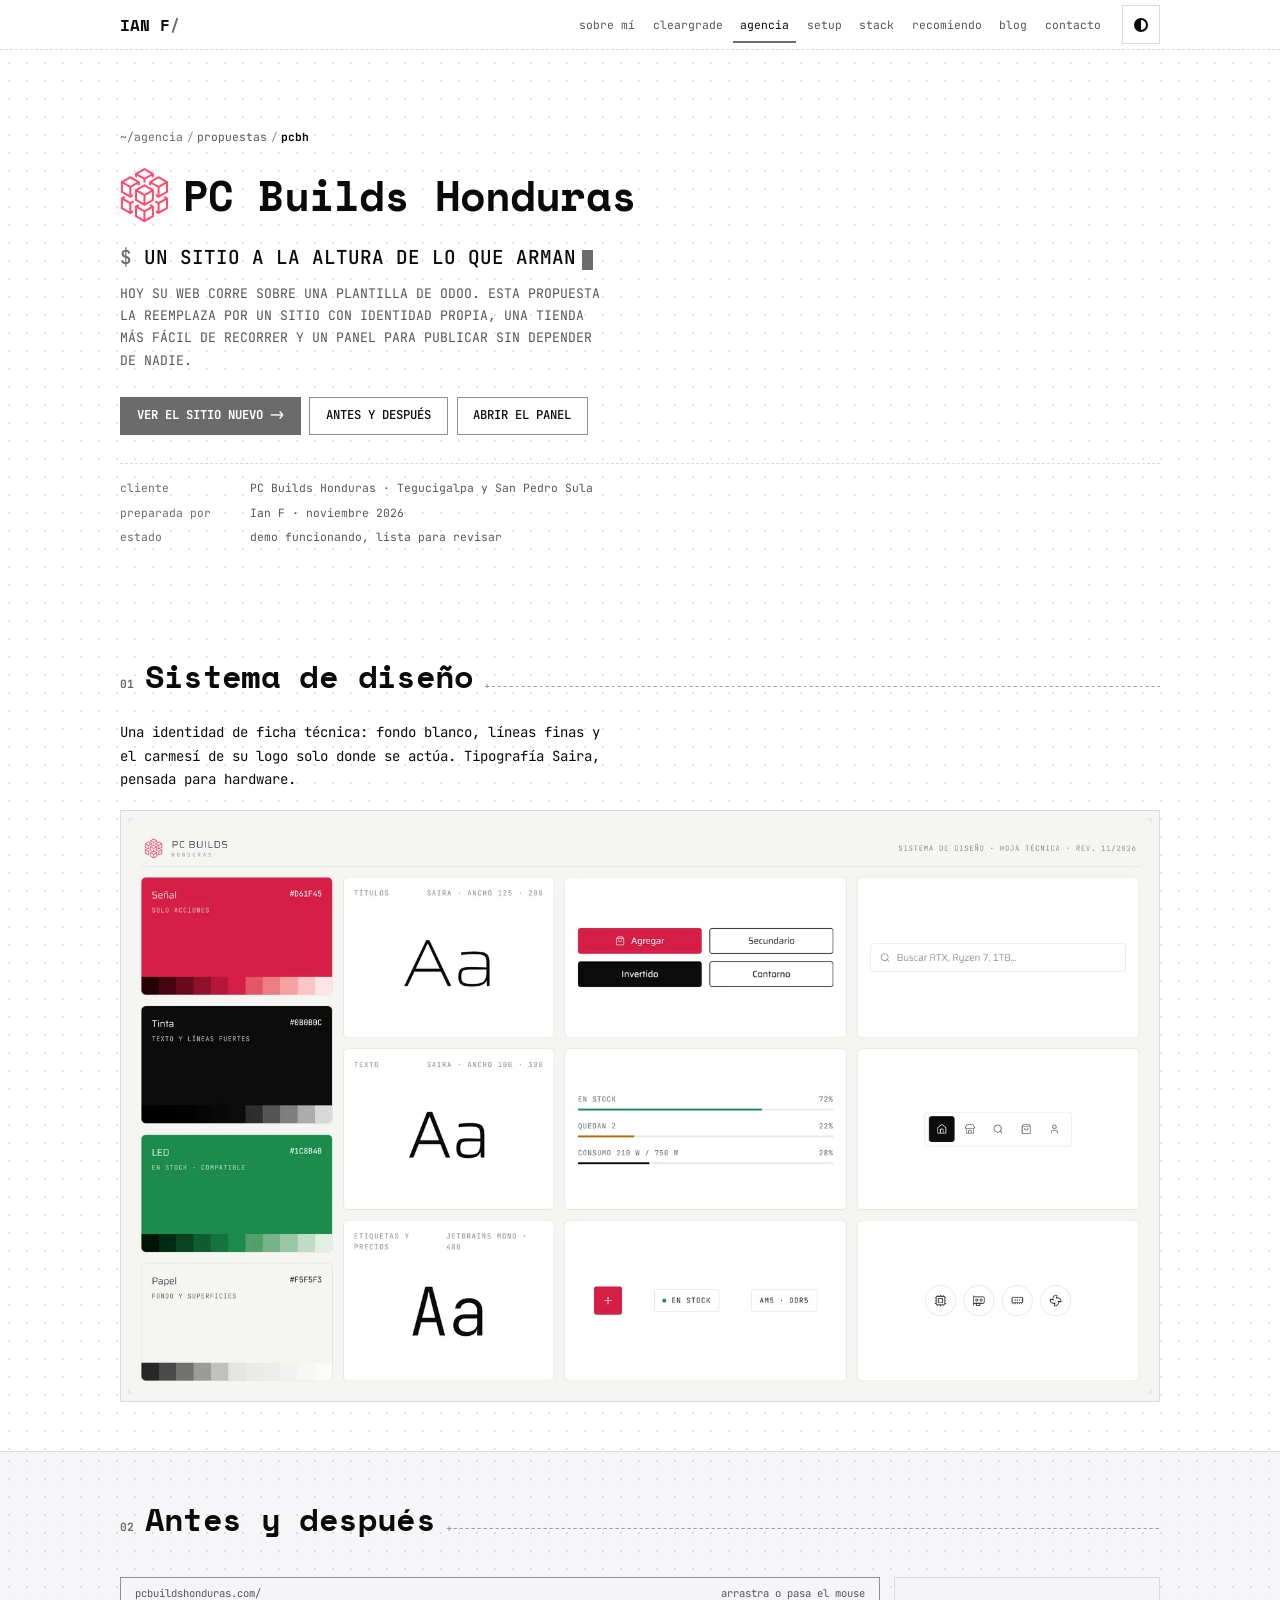
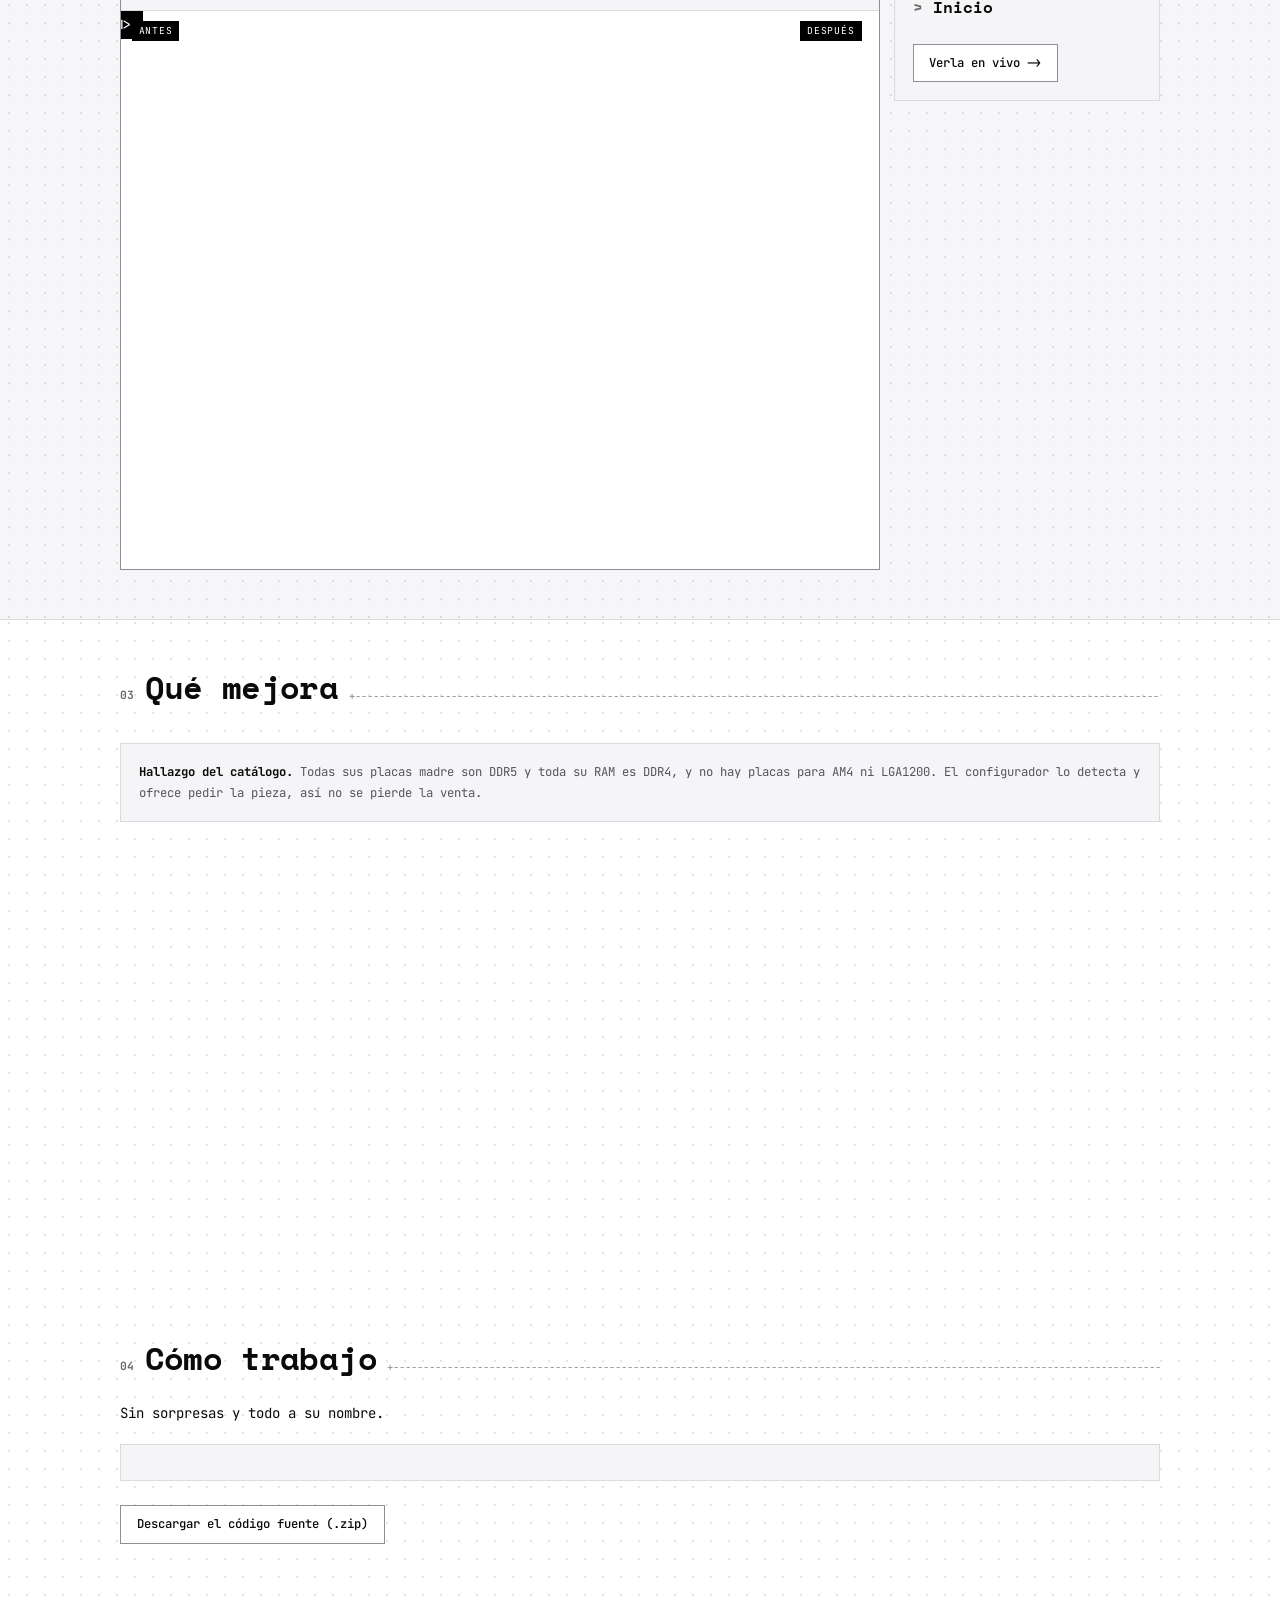
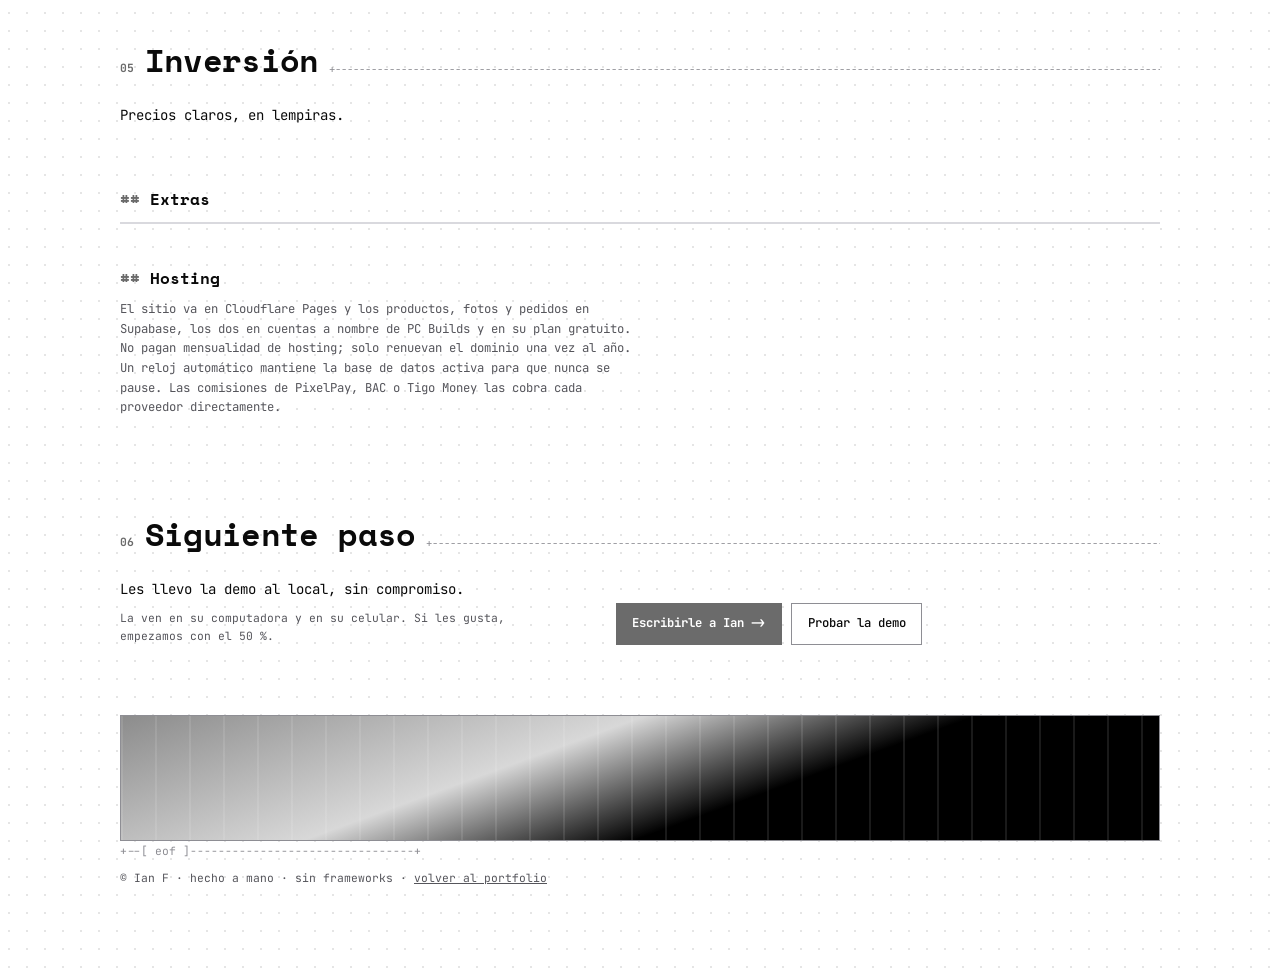
==== propuesta/PCBH/index.html @ 89df65b4 "feat(agencia): propuesta de PC Builds Honduras en /propuesta/PCBH/ Página con la barra, el tema y lo" ====
<!doctype html>
<html lang="es" data-theme="dark">
<head>
  <meta charset="utf-8">
  <meta name="viewport" content="width=device-width, initial-scale=1">
  <title>PC Builds Honduras — Propuesta · Ian F</title>
  <meta name="description" content="Propuesta de Ian F para PC Builds Honduras: sitio nuevo, tienda, panel de inventario, antes y después y precios.">
  <meta name="theme-color" content="#000000">
  <meta name="robots" content="noindex">
  <link rel="icon" href="/assets/favicon.svg" type="image/svg+xml">
  <link rel="preconnect" href="https://fonts.googleapis.com">
  <link rel="preconnect" href="https://fonts.gstatic.com" crossorigin>
  <link rel="preload" as="style" href="https://fonts.googleapis.com/css2?family=JetBrains+Mono:wght@400;500;700&family=Space+Mono:wght@400;700&display=swap" onload="this.onload=null;this.rel='stylesheet'">
  <noscript><link rel="stylesheet" href="https://fonts.googleapis.com/css2?family=JetBrains+Mono:wght@400;500;700&family=Space+Mono:wght@400;700&display=swap"></noscript>
  <link rel="stylesheet" href="/css/styles.css">
  <script>
    (function () {
      var saved = null;
      try { saved = localStorage.getItem('theme'); } catch (e) {}
      var light = window.matchMedia && matchMedia('(prefers-color-scheme: light)').matches;
      document.documentElement.dataset.theme = saved || (light ? 'light' : 'dark');
    })();
  </script>
  <script type="module" src="/js/pcbh.js"></script>
</head>
<body>
  <canvas class="flowers" id="flowers" aria-hidden="true"></canvas>
  <a class="skip" href="#main" data-i18n="skip">Saltar al contenido</a>

  <header class="topbar">
    <div class="wrap topbar-in">
      <a class="brand" href="/">IAN F<span class="accent">/</span></a>
      <nav aria-label="Principal">
        <ul class="nav">
          <li><a href="/#sobre-mi" data-i18n="nav_about">sobre mí</a></li>
          <li><a href="/#cleargrade" data-i18n="nav_core">cleargrade</a></li>
          <li><a href="/#agencia" class="active" aria-current="true" data-i18n="nav_agency">agencia</a></li>
          <li><a href="/#setup" data-i18n="nav_setup">setup</a></li>
          <li><a href="/#stack" data-i18n="nav_stack">stack</a></li>
          <li><a href="/#recomiendo" data-i18n="nav_recs">recomiendo</a></li>
          <li><a href="/#blog" data-i18n="nav_blog">blog</a></li>
          <li><a href="/#contacto" data-i18n="nav_contact">contacto</a></li>
        </ul>
      </nav>
      <button class="theme-toggle" id="themeToggle" type="button" aria-label="Cambiar entre modo claro y oscuro">
        <span class="theme-glyph" aria-hidden="true"></span>
      </button>
    </div>
  </header>

  <main id="main">
    <section class="hero wrap pcbh-hero" id="top">
      <p class="pcbh-path"><a href="/#agencia">~/agencia</a><span aria-hidden="true">/</span>propuestas<span aria-hidden="true">/</span><b>pcbh</b></p>
      <div class="pcbh-title">
        <img src="/assets/pcbh/pcb-cubes.svg" alt="" width="56" height="56">
        <h1>PC Builds Honduras</h1>
      </div>
      <p class="hero-tag"><span class="prompt" aria-hidden="true">$</span> <span>Un sitio a la altura de lo que arman</span><span class="caret" aria-hidden="true"></span></p>
      <p class="hero-sub">Hoy su web corre sobre una plantilla de Odoo. Esta propuesta la reemplaza por un sitio con identidad propia, una tienda más fácil de recorrer y un panel para publicar sin depender de nadie.</p>
      <div class="actions">
        <a class="btn btn-primary" href="https://pcbuilds-honduras.vercel.app" target="_blank" rel="noopener">Ver el sitio nuevo -&gt;</a>
        <a class="btn" href="#antes-despues">Antes y después</a>
        <a class="btn" href="https://pcbuilds-honduras.vercel.app/admin" target="_blank" rel="noopener">Abrir el panel</a>
      </div>
      <dl class="pcbh-meta">
        <div><dt>cliente</dt><dd>PC Builds Honduras · Tegucigalpa y San Pedro Sula</dd></div>
        <div><dt>preparada por</dt><dd>Ian F · noviembre 2026</dd></div>
        <div><dt>estado</dt><dd>demo funcionando, lista para revisar</dd></div>
      </dl>
    </section>

    <section class="section wrap" id="sistema" aria-labelledby="sys-h">
      <div class="sec-head"><span class="sec-num" aria-hidden="true">01</span><h2 id="sys-h">Sistema de diseño</h2><span class="ascii-rule" aria-hidden="true"></span></div>
      <p class="lead">Una identidad de ficha técnica: fondo blanco, líneas finas y el carmesí de su logo solo donde se actúa. Tipografía Saira, pensada para hardware.</p>
      <a class="panel pcbh-board" href="/assets/pcbh/sistema-de-diseno.webp" target="_blank" rel="noopener">
        <img src="/assets/pcbh/sistema-de-diseno.webp" alt="Sistema de diseño de PC Builds: colores, tipografías, botones, iconos y componentes" width="1600" height="900" loading="lazy" decoding="async">
      </a>
    </section>

    <section class="section core" id="antes-despues" aria-labelledby="ba-h">
      <div class="wrap">
        <div class="sec-head"><span class="sec-num" aria-hidden="true">02</span><h2 id="ba-h">Antes y después</h2><span class="ascii-rule" aria-hidden="true"></span></div>
        <div class="post-filters pcbh-tabs" role="tablist" aria-label="Sección" id="baTabs"></div>
        <div class="pcbh-ba">
          <div class="terminal">
            <div class="terminal-bar"><span id="baOld">pcbuildshonduras.com/</span><span>arrastra o pasa el mouse</span></div>
            <div class="compare-frame">
              <div class="compare" id="compare">
                <div class="compare-inner">
                  <img class="compare-after" id="baAfter" alt="" decoding="async">
                  <div class="compare-before" id="baBeforeWrap"><img id="baBefore" alt="" decoding="async"></div>
                  <div class="compare-handle" id="baHandle" role="slider" tabindex="0" aria-label="Comparar antes y después" aria-valuemin="0" aria-valuemax="100" aria-valuenow="50"><span aria-hidden="true">&lt;|&gt;</span></div>
                </div>
              </div>
              <span class="compare-tag compare-tag-l" aria-hidden="true">antes</span>
              <span class="compare-tag compare-tag-r" aria-hidden="true">después</span>
            </div>
          </div>
          <aside class="panel pcbh-changes">
            <h3 id="baTitle">Inicio</h3>
            <ul class="post-list" id="baList"></ul>
            <a class="btn" id="baLive" target="_blank" rel="noopener">Verla en vivo -&gt;</a>
          </aside>
        </div>
      </div>
    </section>

    <section class="section wrap" id="mejoras" aria-labelledby="imp-h">
      <div class="sec-head"><span class="sec-num" aria-hidden="true">03</span><h2 id="imp-h">Qué mejora</h2><span class="ascii-rule" aria-hidden="true"></span></div>
      <ul class="cards cards-3" id="improvements"></ul>
      <p class="panel pcbh-finding"><b>Hallazgo del catálogo.</b> Todas sus placas madre son DDR5 y toda su RAM es DDR4, y no hay placas para AM4 ni LGA1200. El configurador lo detecta y ofrece pedir la pieza, así no se pierde la venta.</p>
    </section>

    <div class="flower-sep" data-flower="cube" data-side="right" aria-hidden="true"></div>

    <section class="section wrap" id="confianza" aria-labelledby="trust-h">
      <div class="sec-head"><span class="sec-num" aria-hidden="true">04</span><h2 id="trust-h">Cómo trabajo</h2><span class="ascii-rule" aria-hidden="true"></span></div>
      <p class="lead">Sin sorpresas y todo a su nombre.</p>
      <dl class="panel kv pcbh-trust" id="trust"></dl>
      <div class="actions">
        <a class="btn" href="https://pcbuilds-honduras.vercel.app/descargas/pcbuilds-web-codigo.zip" download>Descargar el código fuente (.zip)</a>
      </div>
    </section>

    <section class="section wrap" id="inversion" aria-labelledby="price-h">
      <div class="sec-head"><span class="sec-num" aria-hidden="true">05</span><h2 id="price-h">Inversión</h2><span class="ascii-rule" aria-hidden="true"></span></div>
      <p class="lead">Precios claros, en lempiras.</p>
      <ul class="cards cards-3 pcbh-plans" id="plans"></ul>
      <h3 class="sub-h">Extras</h3>
      <ul class="stats pcbh-extras" id="extras"></ul>
      <h3 class="sub-h">Hosting</h3>
      <p class="prose note pcbh-hosting">El sitio va en Cloudflare Pages y los productos, fotos y pedidos en Supabase, los dos en cuentas a nombre de PC Builds y en su plan gratuito. No pagan mensualidad de hosting; solo renuevan el dominio una vez al año. Un reloj automático mantiene la base de datos activa para que nunca se pause. Las comisiones de PixelPay, BAC o Tigo Money las cobra cada proveedor directamente.</p>
    </section>

    <section class="section wrap" id="siguiente" aria-labelledby="next-h">
      <div class="sec-head"><span class="sec-num" aria-hidden="true">06</span><h2 id="next-h">Siguiente paso</h2><span class="ascii-rule" aria-hidden="true"></span></div>
      <div class="contact">
        <div>
          <p class="lead">Les llevo la demo al local, sin compromiso.</p>
          <p class="note pcbh-next-note">La ven en su computadora y en su celular. Si les gusta, empezamos con el 50 %.</p>
        </div>
        <div class="actions">
          <a class="btn btn-primary" id="mailLink" href="mailto:ian.sflores12@gmail.com?subject=Propuesta%20sitio%20PC%20Builds">Escribirle a Ian -&gt;</a>
          <a class="btn" href="https://pcbuilds-honduras.vercel.app" target="_blank" rel="noopener">Probar la demo</a>
        </div>
      </div>
    </section>
  </main>

  <footer class="footer wrap">
    <canvas class="glass glass-foot" data-scene="wave" aria-hidden="true"></canvas>
    <pre aria-hidden="true">+--[ eof ]--------------------------------+</pre>
    <p>© <span id="year"></span> Ian F · <span data-i18n="footer_note">hecho a mano · sin frameworks</span> · <a href="/">volver al portfolio</a></p>
  </footer>

  <div class="orb" id="orb"></div>
</body>
</html>
---- css/styles.css ----
:root {
  --mono: 'JetBrains Mono', ui-monospace, SFMono-Regular, Menlo, monospace;
  --display: 'Space Mono', 'JetBrains Mono', ui-monospace, monospace;
  --ease: 110ms linear;
}

[data-theme='dark'] {
  color-scheme: dark;
  --bg: #000000;
  --surface: #0a0a0a;
  --card: #161616;
  --line: #2c2c2c;
  --line-strong: #4a4a4a;
  --fg: #ffffff;
  --muted: #a6a6a6;
  --accent: #b0b0b0;
  --on-accent: #000000;
  --dots: rgba(255, 255, 255, 0.09);
  --dot-off: #2a2a2a;
}

/* Este gris pasa AA como texto y como fondo, también sobre --surface. */
[data-theme='light'] {
  color-scheme: light;
  --bg: #ffffff;
  --surface: #f5f5f7;
  --card: #ffffff;
  --line: #d9d9de;
  --line-strong: #8e8e94;
  --fg: #0a0a0a;
  --muted: #55555b;
  --accent: #6b6b6b;
  --on-accent: #ffffff;
  --dots: rgba(0, 0, 0, 0.1);
  --dot-off: #dcdce0;
}

*, *::before, *::after { box-sizing: border-box; }

html { scroll-padding-top: 5rem; -webkit-text-size-adjust: 100%; }
@media (prefers-reduced-motion: no-preference) { html { scroll-behavior: smooth; } }

body {
  margin: 0;
  background-color: var(--bg);
  background-image: radial-gradient(var(--dots) 1px, transparent 1.2px);
  background-size: 18px 18px;
  color: var(--fg);
  font: 400 0.9375rem/1.7 var(--mono);
  overflow-x: hidden;
}

h1, h2, h3, p, ul, dl, dd, pre { margin: 0; }
ul { padding: 0; list-style: none; }
a { color: inherit; }
img { display: block; max-width: 100%; }
button, input, textarea { font: inherit; color: inherit; }
small { font-size: 0.8125rem; }

:focus-visible { outline: 2px solid var(--accent); outline-offset: 2px; }

.wrap { width: min(100% - 2rem, 1040px); margin-inline: auto; }
.accent { color: var(--accent); }

.skip {
  position: fixed; top: 0.5rem; left: 0.5rem; z-index: 100;
  padding: 0.5rem 0.875rem; background: var(--accent); color: var(--on-accent);
  transform: translateY(-200%);
}
.skip:focus { transform: none; }

/* Barra superior */
.topbar {
  position: sticky; top: 0; z-index: 30;
  background: var(--bg);
  border-bottom: 1px dashed var(--line);
}
.topbar-in { display: flex; align-items: center; gap: 1rem; min-height: 3.5rem; }
.brand { font: 700 1.125rem var(--display); text-decoration: none; }
.topbar nav { flex: 1; min-width: 0; overflow-x: auto; scrollbar-width: none; }
.topbar nav::-webkit-scrollbar { display: none; }
.nav { display: flex; justify-content: flex-end; gap: 0.25rem; width: max-content; margin-left: auto; }
.nav a {
  display: block; padding: 0.625rem 0.5rem; font-size: 0.8125rem; color: var(--muted);
  text-decoration: none; transition: color var(--ease);
}
.nav a:hover { color: var(--accent); }
.nav a.active { color: var(--fg); box-shadow: inset 0 -2px 0 var(--accent); }

.theme-toggle {
  flex: none; width: 2.75rem; height: 2.75rem; display: grid; place-items: center;
  background: transparent; border: 1px solid var(--line); cursor: pointer;
  transition: border-color var(--ease), box-shadow var(--ease);
}
.theme-toggle:hover { border-color: var(--accent); box-shadow: 0 0 12px -3px var(--accent); }
.theme-glyph {
  width: 1rem; height: 1rem; border-radius: 50%; border: 2px solid var(--fg);
  background: linear-gradient(90deg, var(--fg) 50%, transparent 50%);
}

/* Flores: el lienzo va detrás del contenido, así lo que cae nunca tapa un texto. */
.flowers { position: fixed; inset: 0; width: 100%; height: 100%; z-index: 0; pointer-events: none; }
main, .footer { position: relative; z-index: 1; }
.flower-sep { height: clamp(19rem, 40vw, 30rem); touch-action: pan-y; }
/* El Arduino tiene piezas chicas: necesita más caracteres para que se lean. */
.flower-sep[data-flower='arduino'] { height: clamp(25rem, 56vw, 44rem); }

/* La pantalla del Macintosh: el mismo gris en claro y oscuro, como un protector de pantalla. */
.mac-saver { touch-action: pan-y; position: relative; height: clamp(19rem, 40vw, 30rem); margin-block: 2rem; overflow: hidden; contain: paint; border-block: 1px solid var(--line); background: radial-gradient(120% 120% at 50% 40%, #92929a, #6f6f76); }
.mac-saver canvas { position: absolute; left: 50%; top: 50%; width: 2400px; height: 1380px; max-width: none; transform: translate(-50%, -50%) perspective(1000px) rotateX(44deg) rotateZ(21deg); will-change: transform; }

/* Entrada de cada bloque al hacer scroll */
.reveal .rv { opacity: 0; transform: translateY(20px); transition: opacity 340ms ease, transform 340ms cubic-bezier(0.2, 0.7, 0.2, 1); transition-delay: calc(var(--i, 0) * 45ms); }
.reveal .rv.in { opacity: 1; transform: none; }
.reveal .sec-head.rv .ascii-rule { clip-path: inset(0 100% 0 0); }
.reveal .sec-head.rv.in .ascii-rule { clip-path: inset(0); transition: clip-path 600ms steps(24) 120ms; }

/* Vidrio acanalado (js/glass.js). El degradado es lo que se ve si no hay WebGL. */
.glass {
  display: block; width: 100%; border: 1px solid var(--line-strong);
  background: repeating-linear-gradient(90deg, rgba(255, 255, 255, 0.1) 0 2px, transparent 2px 34px), linear-gradient(160deg, #8c8c8c 0%, #d8d8d8 38%, #000 62%);
}
.glass-wrap { position: relative; touch-action: pan-y; }
.glass-hero { height: clamp(8rem, 17vw, 14rem); }
.hero .glass-wrap { margin-top: 2.5rem; }
.glass-foot { height: clamp(6rem, 11vw, 9rem); }
.footer .glass-wrap { margin-bottom: 1.5rem; }
.glass-art { height: clamp(18rem, 34vw, 26rem); }

/* Descifrado al entrar en pantalla (js/decode.js) */
.decode-wait { visibility: hidden; }
.decoding { position: relative; }
.decode-layer { position: absolute; inset: 0; width: 100%; height: 100%; pointer-events: none; z-index: 2; }

/* Portada */
.hero { padding-block: clamp(2.5rem, 7vw, 5.5rem) clamp(2.5rem, 6vw, 4.5rem); }
.hero-name {
  position: absolute; width: 1px; height: 1px; overflow: hidden; clip: rect(0 0 0 0);
  font-family: var(--display);
}
.dotmatrix { display: block; width: min(100%, 620px); aspect-ratio: 31 / 11; touch-action: pan-y; }
.hero-tag, .hero-sub, .hero .btn { text-transform: uppercase; }
.hero-tag { margin-top: 1.5rem; font-size: clamp(1rem, 2.6vw, 1.375rem); font-weight: 500; line-height: 1.45; }
.prompt { color: var(--accent); }
.caret {
  display: inline-block; width: 0.6em; height: 1.05em; margin-left: 0.3em;
  background: var(--accent); vertical-align: text-bottom;
  animation: blink 1.1s steps(1) infinite;
}
@keyframes blink { 50% { opacity: 0; } }
.hero-sub { margin-top: 0.75rem; max-width: 60ch; color: var(--muted); }
.actions { display: flex; flex-wrap: wrap; gap: 0.625rem; margin-top: 1.75rem; }

.btn {
  display: inline-flex; align-items: center; justify-content: center; min-height: 2.75rem;
  padding: 0.5rem 1.125rem; border: 1px solid var(--line-strong); background: var(--bg);
  font-size: 0.875rem; font-weight: 500; text-decoration: none; cursor: pointer;
  transition: border-color var(--ease), box-shadow var(--ease), background-color var(--ease), color var(--ease);
}
.btn:hover { border-color: var(--accent); box-shadow: 0 0 14px -3px var(--accent); color: var(--accent); }
.btn-primary { background: var(--accent); border-color: var(--accent); color: var(--on-accent); font-weight: 700; }
.btn-primary:hover { color: var(--on-accent); }

.is-placeholder {
  border: 1px dashed var(--accent); color: var(--accent); background: transparent; cursor: not-allowed;
}

/* Secciones */
.section { padding-block: clamp(2rem, 4.5vw, 3.5rem); }
.sec-head { display: flex; align-items: baseline; gap: 0.75rem; margin-bottom: 1.75rem; }
.sec-num { color: var(--accent); font-size: 0.8125rem; font-weight: 700; }
.sec-head h2 { flex: none; max-width: 80%; font: 700 clamp(1.5rem, 4vw, 2.25rem)/1.2 var(--display); letter-spacing: -0.02em; }
.ascii-rule { flex: 1; min-width: 0; height: 1em; overflow: hidden; color: var(--line-strong); font-size: 0.75rem; white-space: nowrap; }
.ascii-rule::before { content: '+-----------------------------------------------------------------------------------------------------------------------------------------------------+'; }

.prose { display: grid; gap: 1rem; max-width: 65ch; }
.lead { max-width: 62ch; font-size: 1rem; }
.note { color: var(--muted); font-size: 0.8125rem; line-height: 1.6; }
.kicker { color: var(--accent); font-size: 0.8125rem; font-weight: 500; margin-bottom: 0.625rem; }
.sub-h { margin: 3rem 0 0.75rem; font: 700 1.125rem var(--display); }
.sub-h::before { content: '## '; color: var(--accent); }

.panel { background: var(--surface); border: 1px solid var(--line); padding: 1.25rem; }

.about { display: grid; gap: 1.5rem; }
.kv { display: grid; gap: 1rem; align-self: start; }
.kv dt { color: var(--accent); font-size: 0.75rem; text-transform: uppercase; letter-spacing: 0.1em; }
.kv dd small { display: block; margin-top: 0.25rem; color: var(--muted); }

/* ClearGrade */
.core {
  background: color-mix(in srgb, var(--surface) 86%, transparent);
  border-block: 1px solid var(--line);
  background-image: radial-gradient(var(--dots) 1px, transparent 1.2px);
  background-size: 18px 18px;
}
.core-intro { display: grid; gap: 1.5rem; }
.core-intro .btn { margin-top: 1.25rem; }
.core-intro .stats { margin-top: 1.5rem; }
.core-shot { margin: 0; justify-self: center; width: min(100%, 22rem); }
.core-shot img { width: 100%; height: auto; }
[data-theme='dark'] .only-light, [data-theme='light'] .only-dark { display: none; }
.stats { display: grid; grid-template-columns: repeat(2, minmax(0, 1fr)); gap: 1px; background: var(--line); border: 1px solid var(--line); align-self: start; }
.stats li { background: var(--card); padding: 0.875rem; }
.stats strong { display: block; font: 700 1.0625rem/1.3 var(--display); overflow-wrap: anywhere; }
.stats span { color: var(--muted); font-size: 0.75rem; }

.arch { display: grid; gap: 1px; background: var(--line); border: 1px solid var(--line); }
.arch li { display: grid; gap: 0.125rem; padding: 0.875rem 1rem; background: var(--card); }
.arch b { color: var(--accent); font-size: 0.8125rem; font-weight: 700; }
.arch span { font-size: 0.875rem; color: var(--muted); }

.cards { display: grid; gap: 0.875rem; }
.card {
  display: flex; flex-direction: column; gap: 0.5rem; padding: 1.125rem;
  background: var(--card); border: 1px solid var(--line);
  transition: border-color var(--ease), box-shadow var(--ease);
}
.card:hover, .setup-card:hover { border-color: var(--accent); box-shadow: 0 0 16px -6px var(--accent); }
.card h4 { margin: 0; font: 700 1rem var(--display); }
.card-status { color: var(--accent); font-size: 0.75rem; }
.card p { color: var(--muted); font-size: 0.875rem; flex: 1; }
.card a { font-size: 0.8125rem; text-underline-offset: 3px; }
.card a:hover { color: var(--accent); }

/* Agencia */
.agency-intro { display: grid; gap: 1.5rem; margin-bottom: 1.75rem; }
.agency-intro .btn { margin-top: 1.25rem; }
.agency-note { margin-top: 0.75rem; max-width: 56ch; }
.agency-demo { margin: 0; padding: 1rem; }
.nfc-plate { display: block; width: 100%; aspect-ratio: 48 / 20; touch-action: pan-y; cursor: pointer; }
.agency-demo figcaption { margin-top: 0.75rem; border-top: 1px dashed var(--line); padding-top: 0.625rem; }

/* Setup */
.setup-grid { display: grid; gap: 0.875rem; }
.setup-card { background: var(--surface); border: 1px solid var(--line); transition: border-color var(--ease), box-shadow var(--ease); }
.setup-card h3 { padding: 0.75rem 1rem; border-bottom: 1px dashed var(--line); font: 700 0.9375rem var(--display); }
.setup-card h3::before { content: '> '; color: var(--accent); }
.setup-card dl { padding: 0.625rem 1rem 0.875rem; }
.setup-card dl div { display: grid; grid-template-columns: 5.5rem minmax(0, 1fr); gap: 0.75rem; padding-block: 0.3rem; }
.setup-card dt { color: var(--muted); font-size: 0.8125rem; }
.setup-card dd { font-size: 0.875rem; overflow-wrap: anywhere; }

/* Stack */
.chips { display: flex; flex-wrap: wrap; gap: 0.5rem; }
.chips li {
  padding: 0.375rem 0.75rem; border: 1px solid var(--line-strong); background: var(--bg);
  font-size: 0.8125rem; transition: border-color var(--ease), color var(--ease);
}
.chips li::before { content: '['; color: var(--accent); margin-right: 0.25em; }
.chips li::after { content: ']'; color: var(--accent); margin-left: 0.25em; }
.chips li:hover { border-color: var(--accent); }

/* Blog */
.terminal { border: 1px solid var(--line-strong); background: var(--surface); }
.terminal-bar { display: flex; justify-content: space-between; gap: 1rem; padding: 0.5rem 1rem; border-bottom: 1px solid var(--line); color: var(--muted); font-size: 0.75rem; }
.post { border-bottom: 1px dashed var(--line); scroll-margin-top: 5rem; }
.post:last-child { border-bottom: 0; }
.post summary {
  display: grid; grid-template-columns: auto minmax(0, 1fr); gap: 0.125rem 0.75rem;
  padding: 0.875rem 1rem; cursor: pointer; list-style: none; transition: background-color var(--ease);
}
.post summary::-webkit-details-marker { display: none; }
.post summary::before { content: '[+]'; grid-row: span 2; color: var(--accent); font-weight: 700; }
.post[open] summary::before { content: '[-]'; }
.post summary:hover { background: var(--card); }
.post-meta { color: var(--muted); font-size: 0.75rem; }
.post-meta .badge { margin-left: 0.5rem; padding: 0 0.375rem; background: var(--accent); color: var(--on-accent); font-weight: 700; }
.post-title { grid-column: 2; font: 700 1rem/1.4 var(--display); }
.post-body { display: grid; gap: 0.75rem; max-width: 70ch; padding: 0 1rem 1.25rem 3.25rem; color: var(--muted); font-size: 0.875rem; }
.post.featured { box-shadow: inset 3px 0 0 var(--accent); }
.post.featured .post-body { color: var(--fg); }

/* Bloques del blog */
.post[hidden] { display: none; }
.post-filters { display: flex; flex-wrap: wrap; gap: 0.375rem; padding: 0.625rem 1rem; border-bottom: 1px dashed var(--line); }
.post-filters button { min-height: 2.25rem; padding: 0 0.625rem; background: transparent; border: 1px solid var(--line); font-size: 0.75rem; cursor: pointer; }
.post-filters button[aria-pressed='true'] { background: var(--accent); border-color: var(--accent); color: var(--on-accent); font-weight: 700; }
.post-h { margin: 0.5rem 0 0; color: var(--fg); font: 700 0.9375rem var(--display); }
.post-body blockquote { margin: 0.25rem 0; padding-left: 0.875rem; border-left: 2px solid var(--accent); color: var(--fg); font: 700 1.5rem var(--display); }
.post-list { display: grid; gap: 0.25rem; padding-left: 1.25rem; list-style: square; }
.post-code { overflow-x: auto; padding: 0.75rem; background: var(--bg); border: 1px solid var(--line); color: var(--fg); font: 400 0.8125rem/1.5 var(--mono); }
.post-figure { margin: 0.25rem 0; min-width: 0; }
.post-figure img { width: 100%; height: auto; border: 1px solid var(--line); }
.post-figure figcaption { margin-top: 0.375rem; color: var(--muted); font-size: 0.75rem; }
.post-model { display: block; width: 100%; height: clamp(16rem, 42vw, 24rem); background: var(--bg); border: 1px solid var(--line); cursor: grab; touch-action: pan-y; }
.post-model:active { cursor: grabbing; }
.post-embed { display: block; width: 100%; aspect-ratio: 16 / 9; border: 1px solid var(--line); }
.post-embed-audio { aspect-ratio: auto; height: 152px; }
.post-share { justify-self: start; min-height: 2.25rem; padding: 0 0.625rem; background: transparent; border: 1px solid var(--line-strong); font-size: 0.75rem; cursor: pointer; transition: border-color var(--ease), color var(--ease); }
.post-share:hover { border-color: var(--accent); color: var(--accent); }

/* Recomendaciones */
.recs { display: grid; gap: 0.875rem; }
.rec-box { background: var(--surface); border: 1px solid var(--line); transition: border-color var(--ease), box-shadow var(--ease); }
.rec-box:hover { border-color: var(--accent); box-shadow: 0 0 16px -6px var(--accent); }
.rec-box h3 { padding: 0.75rem 1rem; border-bottom: 1px dashed var(--line); font: 700 0.9375rem var(--display); }
.rec-box h3::before { content: '> '; color: var(--accent); }
.rec { display: grid; gap: 0.125rem; padding: 0.75rem 1rem; }
.rec + .rec { border-top: 1px dotted var(--line); }
.rec-with-cover { grid-template-columns: 4.5rem minmax(0, 1fr); column-gap: 0.875rem; align-items: start; }
.rec-info { display: grid; gap: 0.125rem; min-width: 0; }
.rec-cover { display: grid; place-items: center; width: 4.5rem; aspect-ratio: 2 / 3; overflow: hidden; background: var(--bg); border: 1px solid var(--line); color: var(--muted); font-weight: 700; }
.rec-cover[data-group='songs'] { aspect-ratio: 1; }
.rec-cover img { width: 100%; height: 100%; object-fit: cover; }
.rec-head { display: flex; align-items: center; gap: 0.625rem; }
.rec-head strong { font-size: 0.9375rem; }
.rec-by { color: var(--muted); font-size: 0.75rem; }
.rec p { color: var(--muted); font-size: 0.8125rem; line-height: 1.55; }
.rec a { justify-self: start; margin-top: 0.25rem; font-size: 0.8125rem; text-underline-offset: 3px; }
.rec a:hover { color: var(--accent); }
.rec-empty { justify-self: start; padding: 0.25rem 0.5rem; font-size: 0.8125rem; }
.eq { display: inline-flex; align-items: flex-end; gap: 2px; height: 0.875rem; }
.eq i { width: 3px; height: 100%; background: var(--accent); transform-origin: bottom; animation: eq 900ms steps(5) infinite alternate; }
.eq i:nth-child(2) { animation-delay: -300ms; animation-duration: 700ms; }
.eq i:nth-child(3) { animation-delay: -600ms; animation-duration: 1100ms; }
.eq i:nth-child(4) { animation-delay: -150ms; animation-duration: 800ms; }
@keyframes eq { from { transform: scaleY(0.2); } to { transform: scaleY(1); } }

/* Contacto */
.contact { display: grid; gap: 1.5rem; }
.contact-list { display: grid; gap: 0.5rem; margin-top: 1.25rem; }
.contact-list li { display: grid; grid-template-columns: 5rem minmax(0, 1fr); align-items: center; gap: 0.75rem; }
.contact-list span { color: var(--muted); font-size: 0.8125rem; }
.contact-list a, .contact-list .is-placeholder { justify-self: start; overflow-wrap: anywhere; }
.contact-list .is-placeholder { padding: 0 0.375rem; font-size: 0.8125rem; }
.form { display: grid; gap: 0.5rem; }
.form label { font-size: 0.8125rem; color: var(--muted); }
.form input, .form textarea {
  width: 100%; padding: 0.625rem 0.75rem; background: var(--bg); border: 1px solid var(--line-strong); border-radius: 0;
  font-size: 1rem; transition: border-color var(--ease), box-shadow var(--ease);
}
.form input:focus, .form textarea:focus { outline: none; border-color: var(--accent); box-shadow: 0 0 0 1px var(--accent); }
.form textarea { resize: vertical; margin-bottom: 0.5rem; }
.form .note.error { color: var(--accent); }

.footer { padding: 1.5rem 0 6rem; color: var(--muted); font-size: 0.8125rem; }
.footer pre { overflow: hidden; color: var(--line-strong); font: inherit; margin-bottom: 0.5rem; }

/* Orbe */
.orb { position: fixed; right: 1rem; bottom: 1rem; z-index: 40; display: flex; flex-direction: column; align-items: flex-end; gap: 0.5rem; }
.orb-btn {
  position: relative; width: 3rem; height: 3rem; padding: 0; border-radius: 50%; cursor: pointer;
  background-color: var(--bg); background-image: radial-gradient(var(--line-strong) 1px, transparent 1.2px); background-size: 5px 5px;
  border: 1px solid var(--line-strong);
  transition: border-color var(--ease), box-shadow var(--ease);
}
.orb-btn:hover, .orb-btn[aria-expanded='true'] { border-color: var(--accent); box-shadow: 0 0 18px -4px var(--accent); }
.orb-pupil {
  position: absolute; top: 50%; left: 50%; width: 0.75rem; height: 0.75rem; margin: -0.375rem;
  border-radius: 50%; background: var(--accent); will-change: transform;
}
.orb-panel {
  width: min(19rem, calc(100vw - 2rem)); background: var(--bg); border: 1px solid var(--line-strong);
  box-shadow: 0 16px 40px -18px #000; font-size: 0.75rem;
}
.orb-panel[hidden] { display: none; }
.orb-head { padding: 0.375rem 0.75rem; border-bottom: 1px dashed var(--line); color: var(--accent); font-weight: 700; }
.orb-panel dl { padding: 0.5rem 0.75rem; }
.orb-panel dl div { display: flex; justify-content: space-between; gap: 1rem; line-height: 1.75; }
.orb-panel dt { color: var(--muted); }
.orb-panel dd { font-variant-numeric: tabular-nums; text-align: right; }

@media (min-width: 720px) {
  html { font-size: 87.5%; }
  .cards { grid-template-columns: repeat(2, minmax(0, 1fr)); }
  .setup-grid { grid-template-columns: repeat(2, minmax(0, 1fr)); }
  .recs { display: block; columns: 2; column-gap: 0.875rem; }
  .recs > * { break-inside: avoid; margin-bottom: 0.875rem; }
  .stats { grid-template-columns: repeat(2, minmax(0, 1fr)); }
  .arch li { grid-template-columns: 8rem minmax(0, 1fr); gap: 1rem; }
}
@media (min-width: 960px) {
  .about { grid-template-columns: minmax(0, 1.4fr) minmax(0, 1fr); gap: 3rem; }
  .core-intro { grid-template-columns: minmax(0, 1.25fr) minmax(0, 1fr); gap: 3rem; align-items: center; }
  .agency-intro { grid-template-columns: minmax(0, 1fr) minmax(0, 1.15fr); gap: 3rem; align-items: center; }
  .cards-3 { grid-template-columns: repeat(3, minmax(0, 1fr)); }
  .contact { grid-template-columns: minmax(0, 1fr) minmax(0, 1.2fr); gap: 3rem; }
}
@media (max-width: 719px) {
  .topbar-in { flex-wrap: wrap; gap: 0 0.5rem; padding-top: 0.25rem; }
  .brand { flex: 1; }
  .topbar nav { order: 3; flex: 0 0 100%; }
  .nav { margin-left: 0; }
  .nav a { padding-inline: 0.5rem; }
  .nav li:first-child a { padding-left: 0; }
  html { scroll-padding-top: 7rem; }
  .post-body { padding-left: 1rem; }
}

@media (prefers-reduced-motion: reduce) {
  *, *::before, *::after { animation: none !important; transition: none !important; }
}

/* Modo portal */
.portal-layer { position: fixed; inset: 0; width: 100%; height: 100%; z-index: 60; pointer-events: none; }
.portal { position: absolute; width: 68px; height: 136px; margin: -68px 0 0 -34px; border-radius: 50%; animation: portal-open 0.28s ease-out; }
.portal.blue { background: radial-gradient(closest-side, #0a1a33 55%, #3aa0ff 82%, transparent); box-shadow: 0 0 22px 4px #3aa0ff88; }
.portal.orange { background: radial-gradient(closest-side, #331a06 55%, #ff8a2a 82%, transparent); box-shadow: 0 0 22px 4px #ff8a2a88; }
@keyframes portal-open { from { transform: scale(0.1); opacity: 0; } }
.portal-bolt { position: fixed; z-index: 61; font: 700 16px/1 'JetBrains Mono', monospace; pointer-events: none; }
.portal-bolt.blue { color: #3aa0ff; text-shadow: 0 0 8px #3aa0ff; }
.portal-bolt.orange { color: #ff8a2a; text-shadow: 0 0 8px #ff8a2a; }
.portal-ghost { position: fixed; z-index: 62; width: 14px; height: 14px; margin: -7px 0 0 -7px; border-radius: 50%; pointer-events: none; border: 2px solid #fff; }
.portal-ghost.blue { box-shadow: 0 0 10px 3px #3aa0ff; }
.portal-ghost.orange { box-shadow: 0 0 10px 3px #ff8a2a; }
.portal-hint { position: fixed; left: 50%; bottom: 1rem; transform: translateX(-50%); z-index: 63; padding: 0.4rem 0.8rem; border: 1px solid var(--border, #444); background: var(--bg, #000); font-size: 0.75rem; pointer-events: none; }
.portal-mode body, .portal-mode { cursor: crosshair; }

.portal-mode :is(h1, h2, h3, h4, p, li, a, button, img, figure, dt, dd, pre, label, article, summary, .rec) { touch-action: none; user-select: none; -webkit-user-select: none; cursor: grab; }
.portal-moved { position: relative; z-index: 50; }
.portal-held { z-index: 55; cursor: grabbing !important; filter: drop-shadow(0 0 10px #3aa0ff88); }

/* Propuesta PC Builds Honduras (/propuesta/PCBH/) */
.pcbh-path { color: var(--muted); font-size: 0.8125rem; margin-bottom: 1.5rem; }
.pcbh-path a { color: var(--accent); text-decoration: none; }
.pcbh-path a:hover { text-decoration: underline; text-underline-offset: 3px; }
.pcbh-path span { margin-inline: 0.25rem; color: var(--line-strong); }
.pcbh-path b { color: var(--fg); }
.pcbh-title { display: flex; align-items: center; gap: 1rem; }
.pcbh-title img { width: clamp(2.5rem, 6vw, 3.5rem); height: auto; }
.pcbh-title h1 { font: 700 clamp(1.75rem, 5.2vw, 3rem)/1.1 var(--display); letter-spacing: -0.02em; }
.pcbh-meta { display: grid; gap: 0.375rem; margin-top: 2rem; padding-top: 1rem; border-top: 1px dashed var(--line); font-size: 0.8125rem; }
.pcbh-meta div { display: grid; grid-template-columns: 8.5rem minmax(0, 1fr); gap: 0.75rem; }
.pcbh-meta dt { color: var(--accent); }
.pcbh-meta dd { color: var(--muted); }

.pcbh-board { display: block; margin-top: 1.25rem; padding: 0.5rem; transition: border-color var(--ease), box-shadow var(--ease); }
.pcbh-board:hover { border-color: var(--accent); box-shadow: 0 0 16px -6px var(--accent); }
.pcbh-board img { width: 100%; height: auto; }

.pcbh-tabs { padding: 0 0 1rem; border: 0; }
.pcbh-ba { display: grid; gap: 1rem; }
.compare-frame { position: relative; }
.compare {
  height: clamp(22rem, 62vh, 40rem); overflow-y: auto; overflow-x: hidden;
  background: #fff; cursor: ew-resize; touch-action: pan-y; user-select: none; -webkit-user-select: none;
  scrollbar-width: thin;
}
.compare-inner { position: relative; }
.compare img { display: block; width: 100%; height: auto; pointer-events: none; -webkit-user-drag: none; }
.compare.is-phone img { width: min(100%, 390px); margin-inline: auto; }
.compare-before { position: absolute; inset: 0; background: #fff; }
.compare.is-phone .compare-before { background: transparent; }
.compare-tag {
  position: absolute; top: 0.75rem; z-index: 5; padding: 0.125rem 0.5rem; pointer-events: none;
  background: #000; color: #fff; font-size: 0.6875rem; letter-spacing: 0.08em; text-transform: uppercase;
}
.compare-tag-l { left: 0.75rem; }
.compare-tag-r { right: 1.25rem; }
.compare-handle { position: absolute; top: 0; bottom: 0; z-index: 4; width: 0; border-left: 2px solid #000; outline: none; }
.compare-handle span {
  position: sticky; top: calc(clamp(22rem, 62vh, 40rem) / 2 - 1rem); display: grid; place-items: center; width: 3rem; height: 2rem; margin-left: -1.55rem;
  background: #000; color: #fff; font-size: 0.75rem; font-weight: 700; transition: transform 160ms cubic-bezier(0.23, 1, 0.32, 1);
}
.compare:hover .compare-handle span, .compare-handle:focus-visible span { transform: scale(1.12); }
.compare-handle:focus-visible span { outline: 2px solid var(--accent); outline-offset: 2px; }
.pcbh-changes { display: grid; gap: 0.875rem; align-content: start; }
.pcbh-changes h3 { font: 700 1.125rem var(--display); }
.pcbh-changes h3::before { content: '> '; color: var(--accent); }
.pcbh-changes .post-list { color: var(--muted); font-size: 0.875rem; gap: 0.5rem; }
.pcbh-changes .btn { justify-self: start; }

.pcbh-checks { display: grid; gap: 0.375rem; color: var(--muted); font-size: 0.8125rem; flex: 1; }
.pcbh-checks li { display: grid; grid-template-columns: 1.5rem minmax(0, 1fr); }
.pcbh-checks li::before { content: '[x]'; color: var(--accent); font-weight: 700; font-size: 0.75rem; }
.pcbh-finding { margin-top: 0.875rem; font-size: 0.875rem; color: var(--muted); }
.pcbh-finding b { color: var(--fg); }

.pcbh-trust { margin-top: 1.25rem; }
.pcbh-trust dd { color: var(--muted); font-size: 0.875rem; }

.pcbh-plans { margin-top: 1.25rem; }
.pcbh-price { font: 700 clamp(1.75rem, 3.6vw, 2.25rem)/1.1 var(--display); margin-block: 0.25rem 0.5rem; padding-bottom: 0.75rem; border-bottom: 1px dashed var(--line); }
.pcbh-featured { border-color: var(--fg); box-shadow: inset 0 3px 0 var(--fg); }
.pcbh-featured .card-status::after { content: ' ★'; }
.pcbh-extras { grid-template-columns: repeat(2, minmax(0, 1fr)); }
.pcbh-hosting { max-width: 75ch; font-size: 0.875rem; }
.pcbh-next-note { margin-top: 0.5rem; }

@media (min-width: 720px) { .pcbh-extras { grid-template-columns: repeat(4, minmax(0, 1fr)); } }
@media (min-width: 960px) { .pcbh-ba { grid-template-columns: minmax(0, 1fr) 19rem; align-items: start; } }
.agency-case {
  display: grid; grid-template-columns: auto minmax(0, 1fr) auto; align-items: center; gap: 1rem; margin-top: 0.875rem;
  text-decoration: none; transition: border-color var(--ease), box-shadow var(--ease);
}
.agency-case:hover { border-color: var(--accent); box-shadow: 0 0 16px -6px var(--accent); }
.agency-case > span:nth-child(2) { display: grid; gap: 0.125rem; }
.agency-case small { color: var(--accent); font-size: 0.75rem; }
.agency-case b { font: 700 1rem var(--display); }
.agency-case-go { color: var(--accent); font-weight: 700; transition: transform var(--ease); }
.agency-case:hover .agency-case-go { transform: translateX(4px); }
@media (max-width: 719px) { .pcbh-meta div { grid-template-columns: 6.5rem minmax(0, 1fr); } }
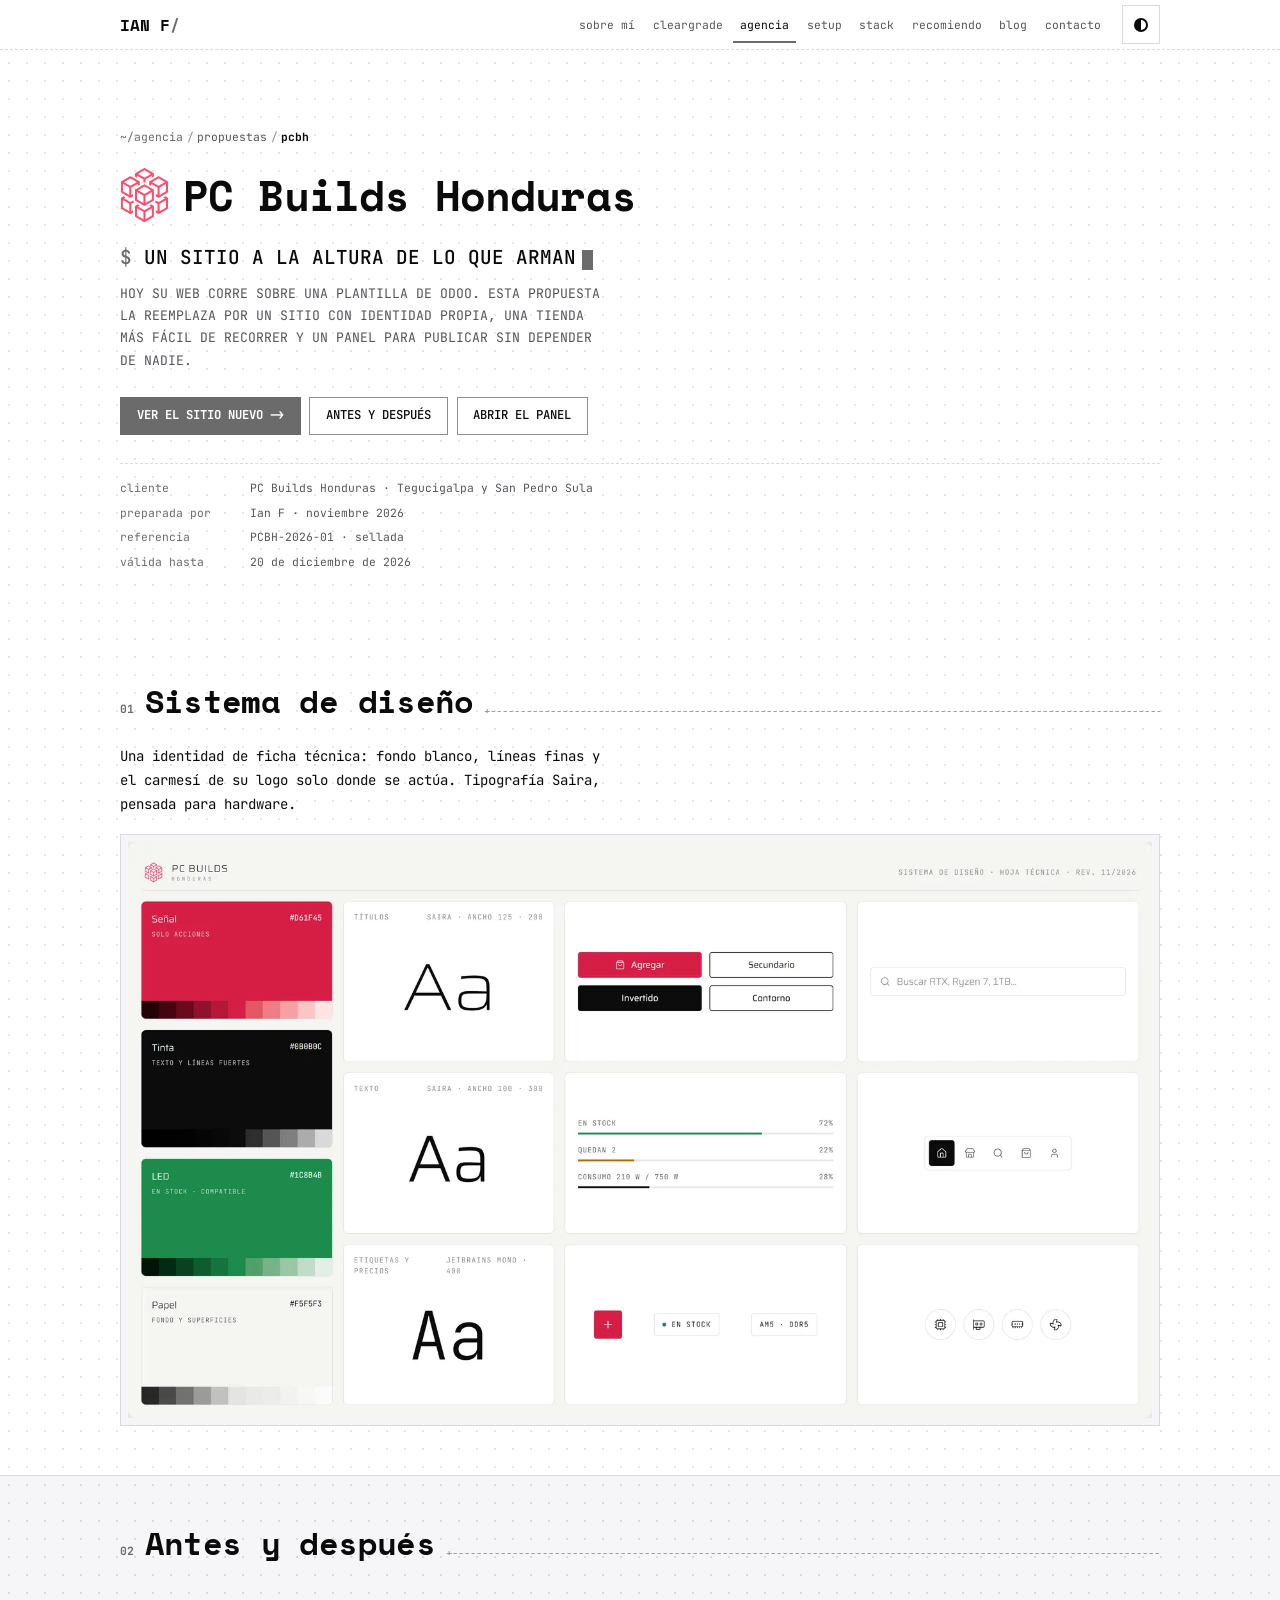
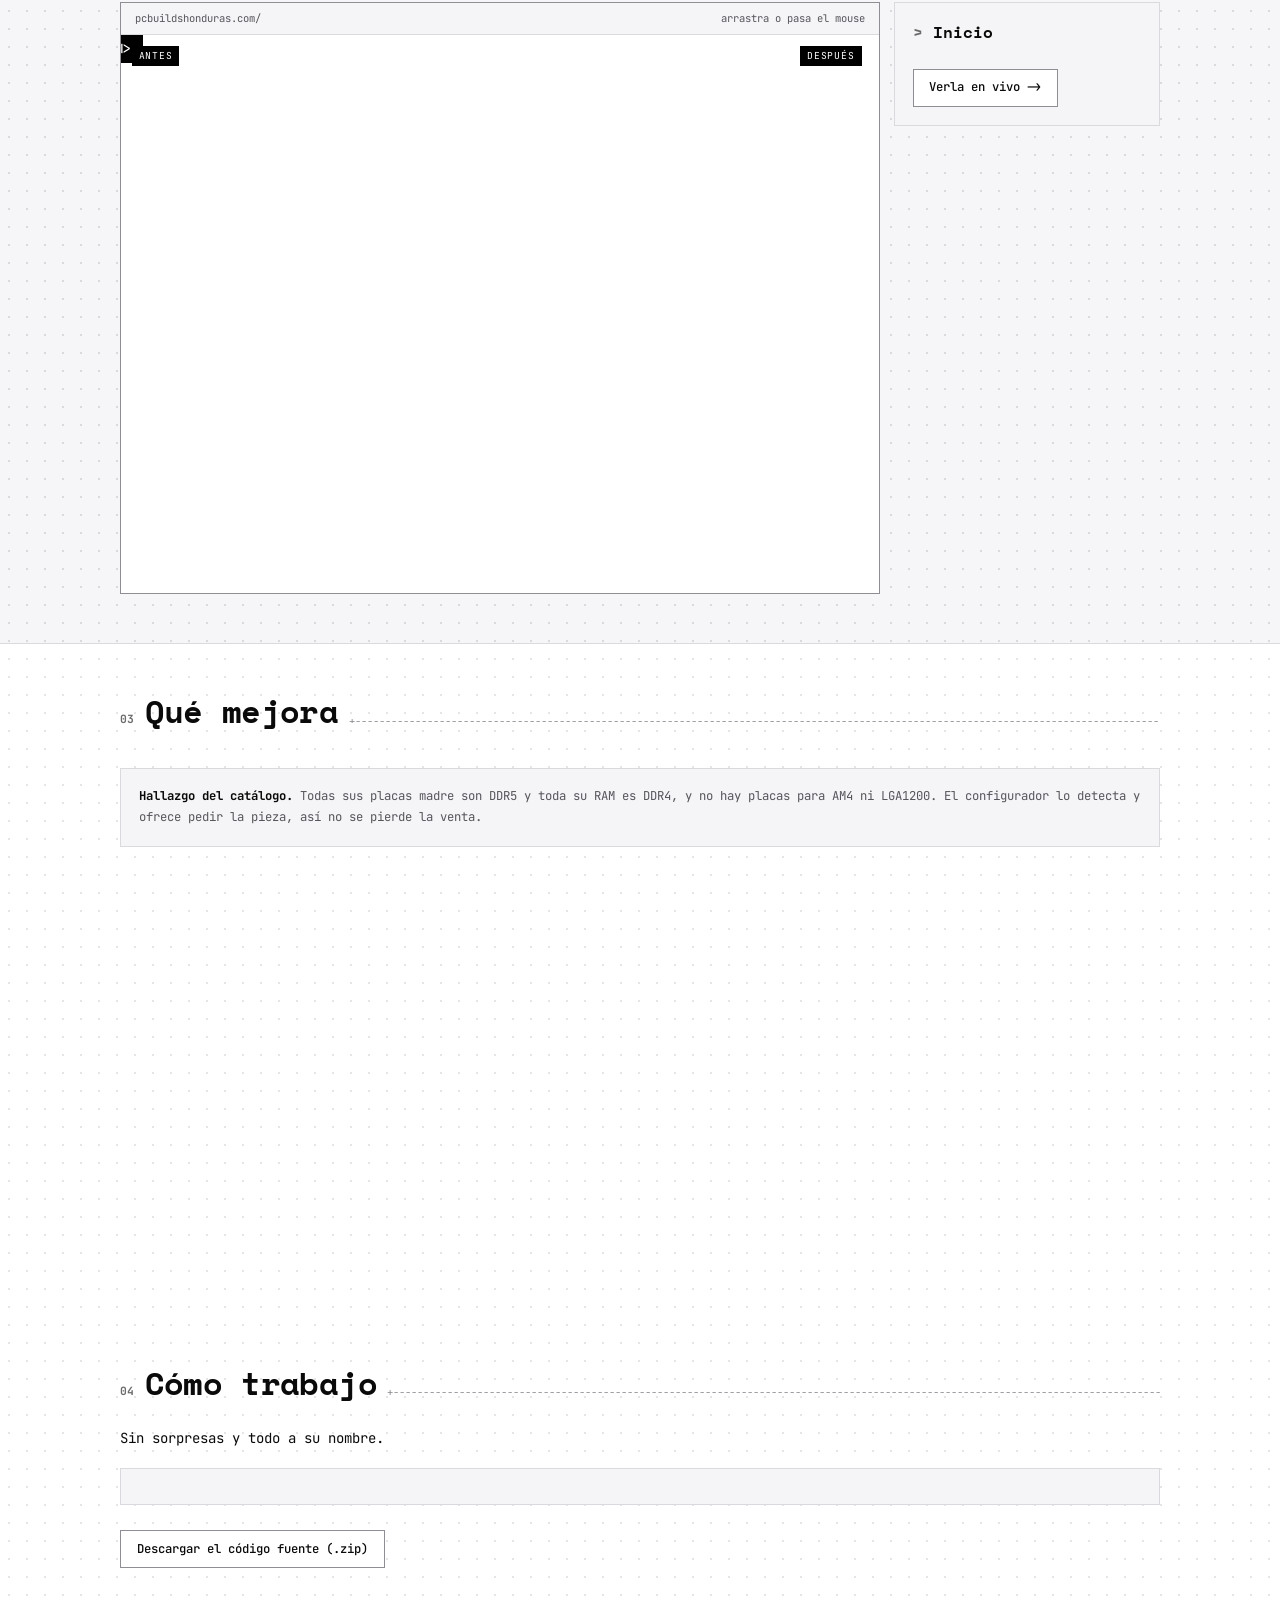
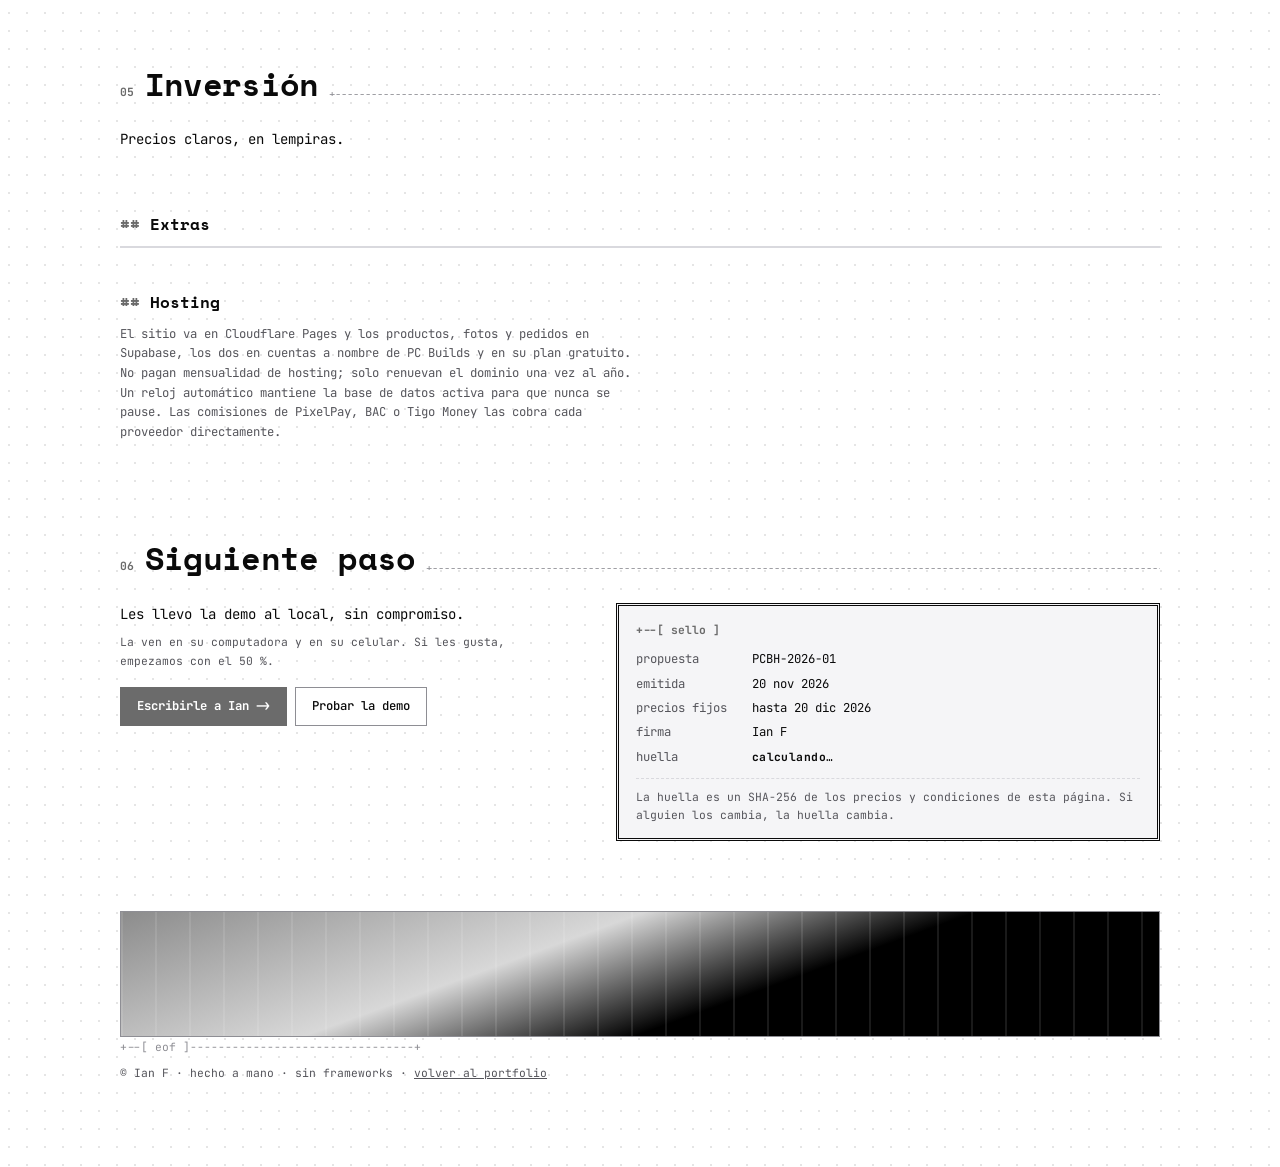
==== commit c9c6896b: "feat(pcbh): propuesta sellada y fuera de la landing Sello con referencia PCBH-2026-01, vigencia y hu" ====
--- a/propuesta/PCBH/index.html
+++ b/propuesta/PCBH/index.html
@@ -65,7 +65,8 @@
       <dl class="pcbh-meta">
         <div><dt>cliente</dt><dd>PC Builds Honduras · Tegucigalpa y San Pedro Sula</dd></div>
         <div><dt>preparada por</dt><dd>Ian F · noviembre 2026</dd></div>
-        <div><dt>estado</dt><dd>demo funcionando, lista para revisar</dd></div>
+        <div><dt>referencia</dt><dd>PCBH-2026-01 · sellada</dd></div>
+        <div><dt>válida hasta</dt><dd>20 de diciembre de 2026</dd></div>
       </dl>
     </section>
 
@@ -138,11 +139,22 @@
         <div>
           <p class="lead">Les llevo la demo al local, sin compromiso.</p>
           <p class="note pcbh-next-note">La ven en su computadora y en su celular. Si les gusta, empezamos con el 50 %.</p>
+          <div class="actions">
+            <a class="btn btn-primary" id="mailLink" href="mailto:ian.sflores12@gmail.com?subject=Propuesta%20sitio%20PC%20Builds">Escribirle a Ian -&gt;</a>
+            <a class="btn" href="https://pcbuilds-honduras.vercel.app" target="_blank" rel="noopener">Probar la demo</a>
+          </div>
         </div>
-        <div class="actions">
-          <a class="btn btn-primary" id="mailLink" href="mailto:ian.sflores12@gmail.com?subject=Propuesta%20sitio%20PC%20Builds">Escribirle a Ian -&gt;</a>
-          <a class="btn" href="https://pcbuilds-honduras.vercel.app" target="_blank" rel="noopener">Probar la demo</a>
-        </div>
+        <figure class="pcbh-seal" aria-label="Sello de la propuesta">
+          <figcaption>+--[ sello ]</figcaption>
+          <dl>
+            <div><dt>propuesta</dt><dd>PCBH-2026-01</dd></div>
+            <div><dt>emitida</dt><dd>20 nov 2026</dd></div>
+            <div><dt>precios fijos</dt><dd>hasta 20 dic 2026</dd></div>
+            <div><dt>firma</dt><dd>Ian F</dd></div>
+            <div><dt>huella</dt><dd><code id="sealHash">calculando…</code></dd></div>
+          </dl>
+          <p class="note">La huella es un SHA-256 de los precios y condiciones de esta página. Si alguien los cambia, la huella cambia.</p>
+        </figure>
       </div>
     </section>
   </main>
--- a/css/styles.css
+++ b/css/styles.css
@@ -480,14 +480,12 @@
 
 @media (min-width: 720px) { .pcbh-extras { grid-template-columns: repeat(4, minmax(0, 1fr)); } }
 @media (min-width: 960px) { .pcbh-ba { grid-template-columns: minmax(0, 1fr) 19rem; align-items: start; } }
-.agency-case {
-  display: grid; grid-template-columns: auto minmax(0, 1fr) auto; align-items: center; gap: 1rem; margin-top: 0.875rem;
-  text-decoration: none; transition: border-color var(--ease), box-shadow var(--ease);
-}
-.agency-case:hover { border-color: var(--accent); box-shadow: 0 0 16px -6px var(--accent); }
-.agency-case > span:nth-child(2) { display: grid; gap: 0.125rem; }
-.agency-case small { color: var(--accent); font-size: 0.75rem; }
-.agency-case b { font: 700 1rem var(--display); }
-.agency-case-go { color: var(--accent); font-weight: 700; transition: transform var(--ease); }
-.agency-case:hover .agency-case-go { transform: translateX(4px); }
 @media (max-width: 719px) { .pcbh-meta div { grid-template-columns: 6.5rem minmax(0, 1fr); } }
+.pcbh-seal { margin: 0; padding: 1rem 1.25rem; border: 3px double var(--fg); background: var(--surface); display: grid; gap: 0.75rem; align-self: start; }
+.pcbh-seal figcaption { color: var(--accent); font-weight: 700; font-size: 0.8125rem; }
+.pcbh-seal dl { display: grid; gap: 0.25rem; }
+.pcbh-seal dl div { display: grid; grid-template-columns: 7.5rem minmax(0, 1fr); gap: 0.75rem; font-size: 0.875rem; }
+.pcbh-seal dt { color: var(--muted); }
+.pcbh-seal code { font: 700 0.8125rem var(--mono); letter-spacing: 0.04em; overflow-wrap: anywhere; }
+.pcbh-seal .note { border-top: 1px dashed var(--line); padding-top: 0.625rem; }
+.pcbh-next-note + .actions { margin-top: 1.25rem; }
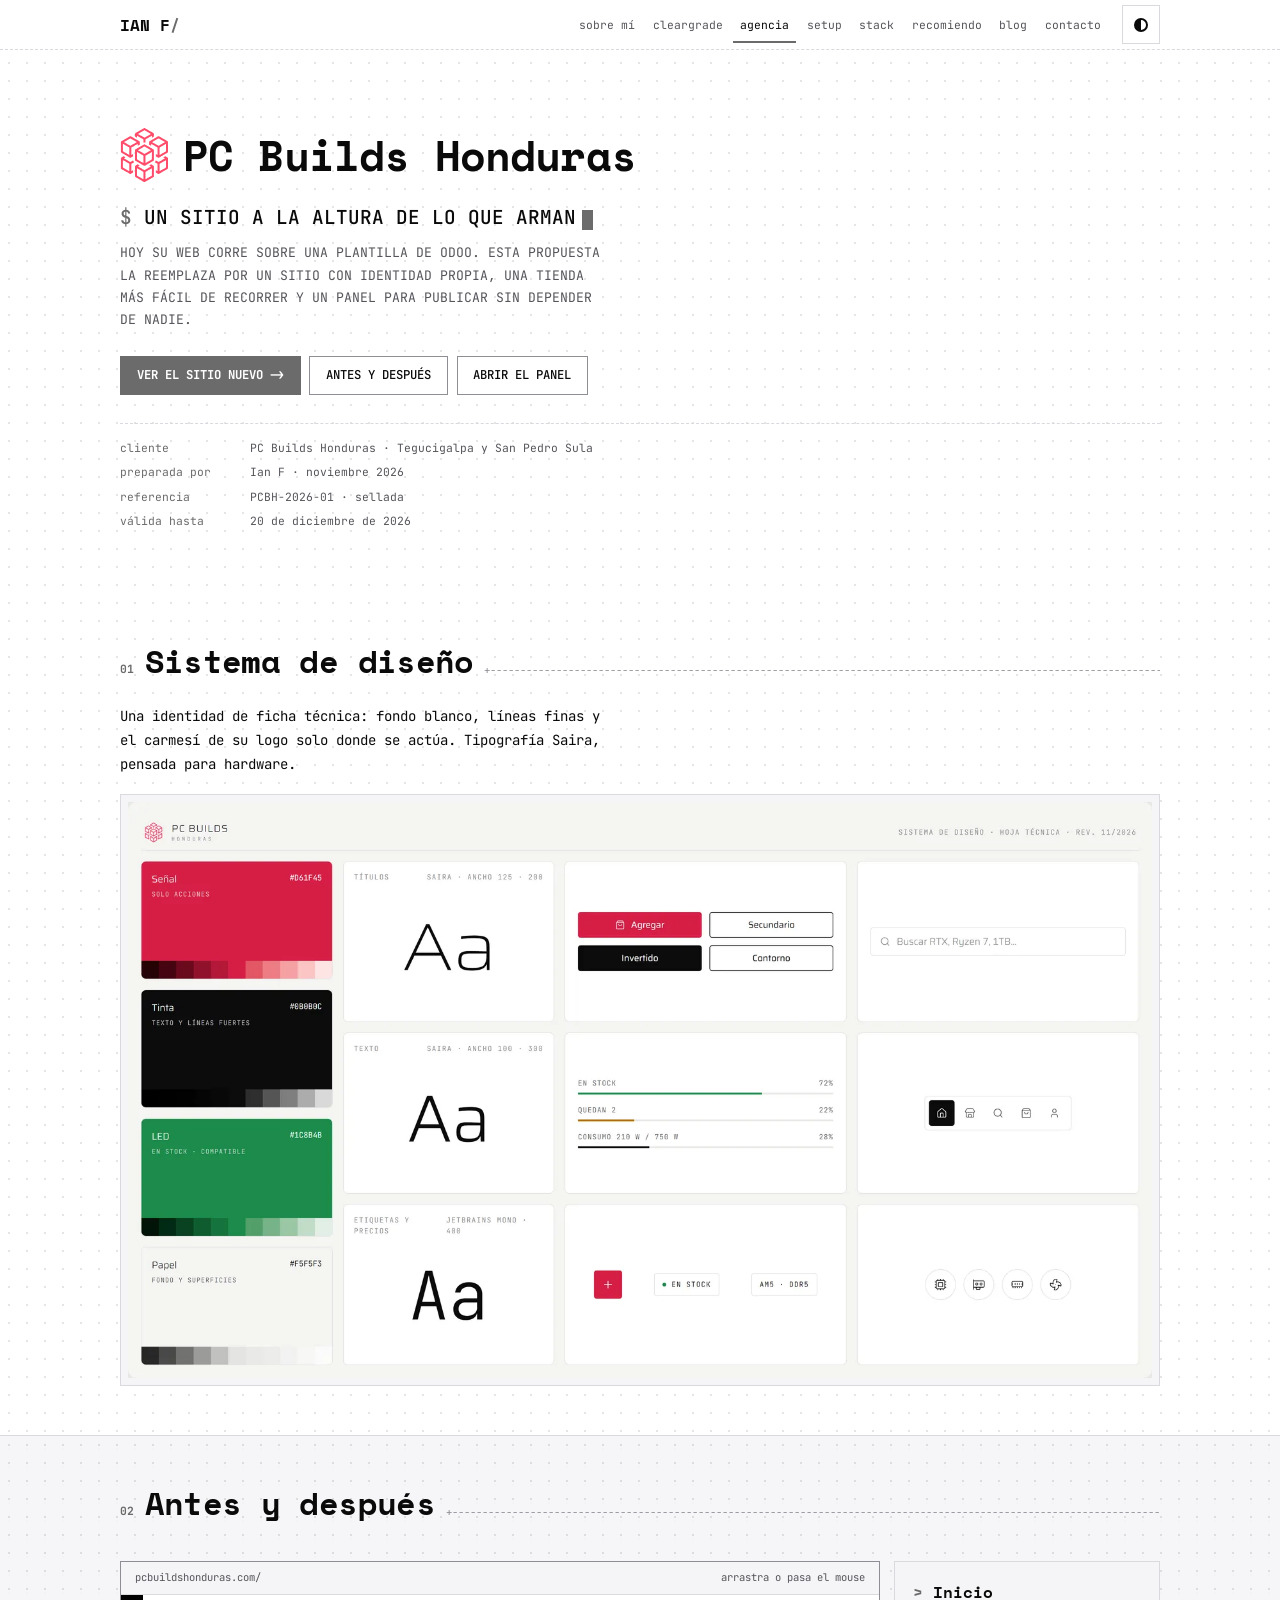
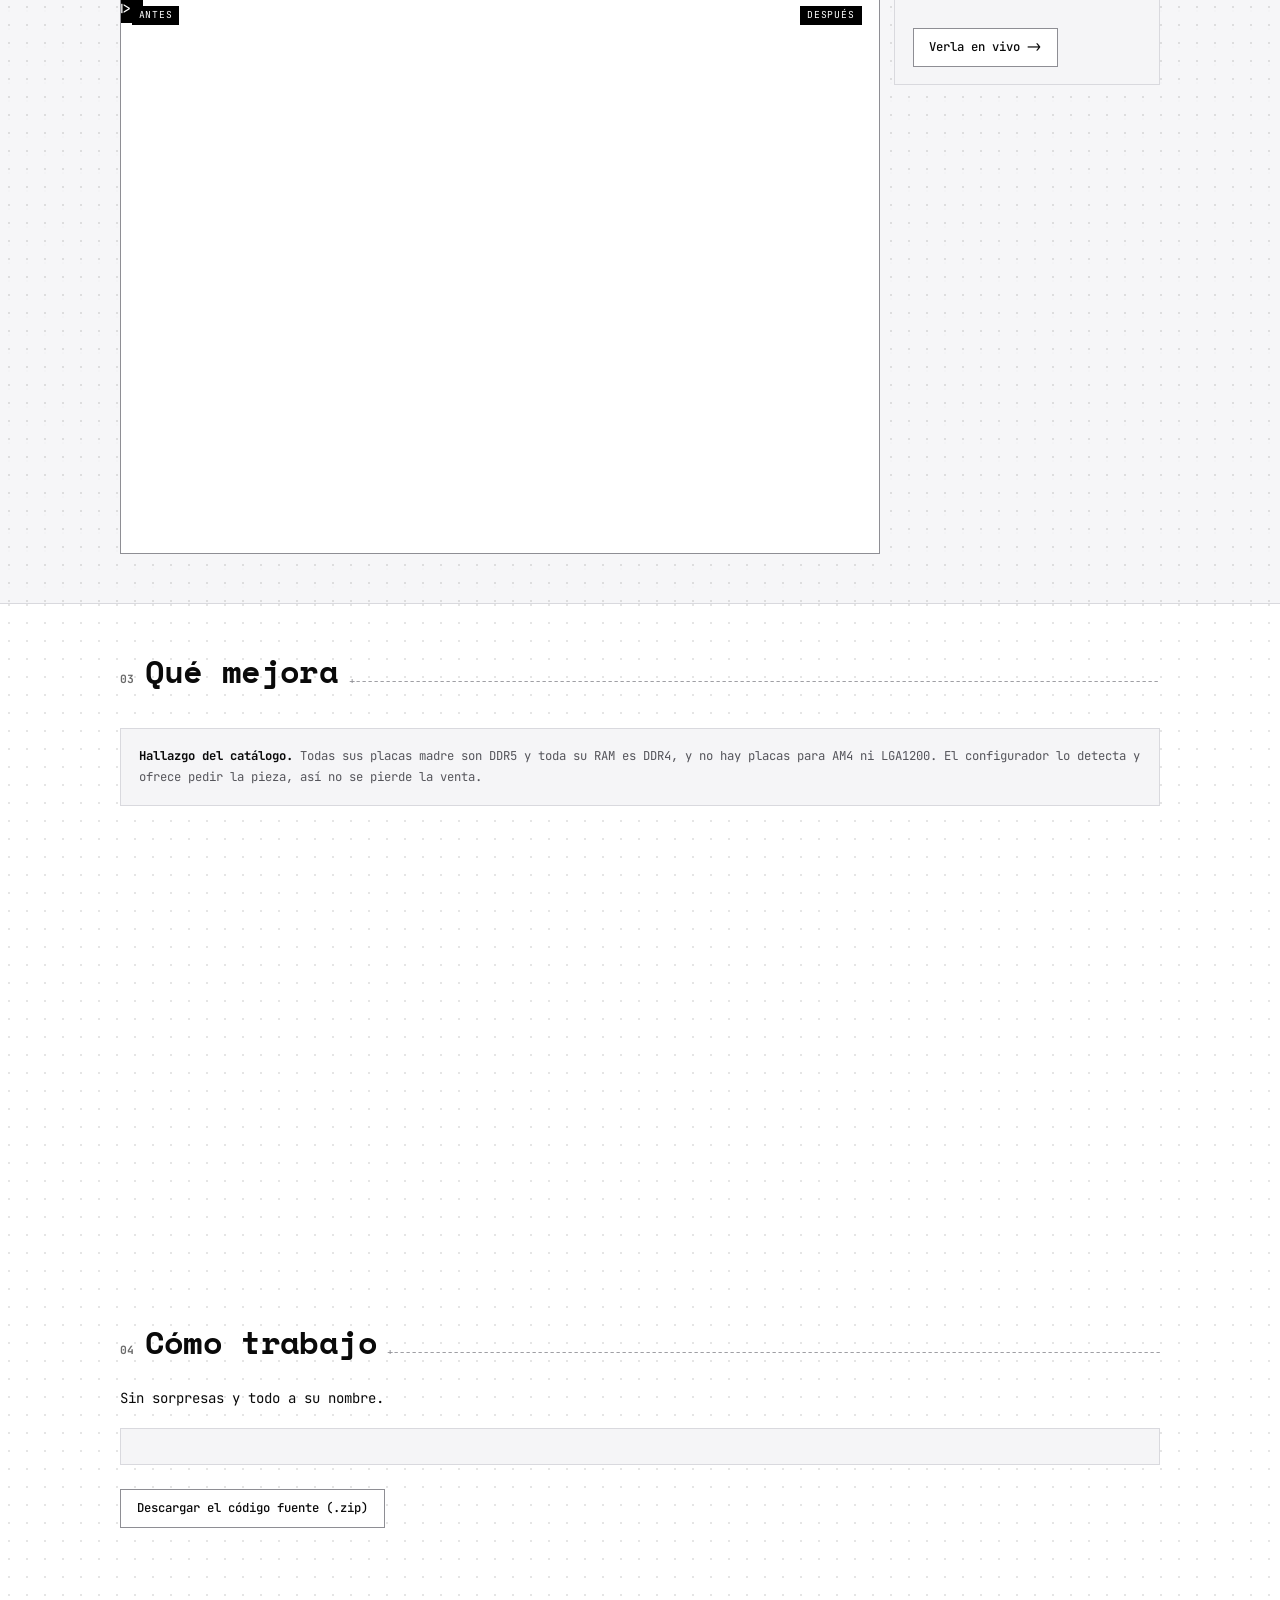
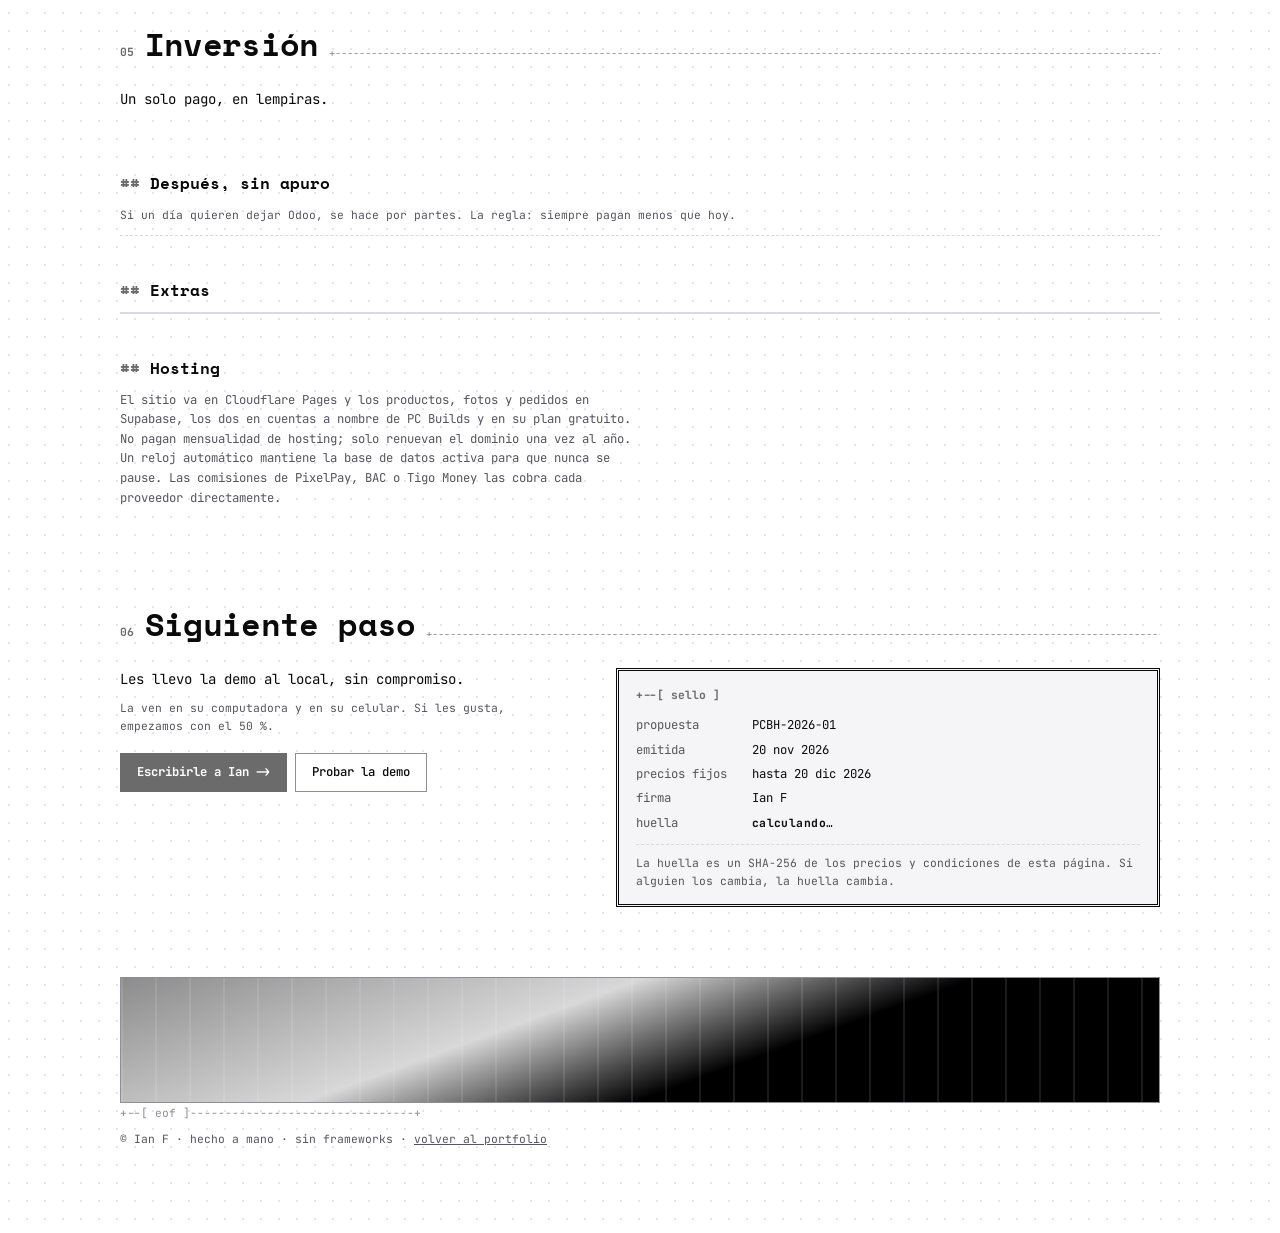
==== commit b67438a0: "feat(pcbh): oferta única de L 3,000 con integración a Odoo y fases para dejar Odoo Sin eyebrow sobre" ====
--- a/propuesta/PCBH/index.html
+++ b/propuesta/PCBH/index.html
@@ -50,7 +50,6 @@
 
   <main id="main">
     <section class="hero wrap pcbh-hero" id="top">
-      <p class="pcbh-path"><a href="/#agencia">~/agencia</a><span aria-hidden="true">/</span>propuestas<span aria-hidden="true">/</span><b>pcbh</b></p>
       <div class="pcbh-title">
         <img src="/assets/pcbh/pcb-cubes.svg" alt="" width="56" height="56">
         <h1>PC Builds Honduras</h1>
@@ -125,8 +124,11 @@
 
     <section class="section wrap" id="inversion" aria-labelledby="price-h">
       <div class="sec-head"><span class="sec-num" aria-hidden="true">05</span><h2 id="price-h">Inversión</h2><span class="ascii-rule" aria-hidden="true"></span></div>
-      <p class="lead">Precios claros, en lempiras.</p>
-      <ul class="cards cards-3 pcbh-plans" id="plans"></ul>
+      <p class="lead">Un solo pago, en lempiras.</p>
+      <ul class="cards pcbh-plans" id="plans"></ul>
+      <h3 class="sub-h">Después, sin apuro</h3>
+      <p class="note pcbh-phases-note">Si un día quieren dejar Odoo, se hace por partes. La regla: siempre pagan menos que hoy.</p>
+      <ol class="pcbh-phases" id="phases"></ol>
       <h3 class="sub-h">Extras</h3>
       <ul class="stats pcbh-extras" id="extras"></ul>
       <h3 class="sub-h">Hosting</h3>
--- a/css/styles.css
+++ b/css/styles.css
@@ -474,11 +474,11 @@
 .pcbh-price { font: 700 clamp(1.75rem, 3.6vw, 2.25rem)/1.1 var(--display); margin-block: 0.25rem 0.5rem; padding-bottom: 0.75rem; border-bottom: 1px dashed var(--line); }
 .pcbh-featured { border-color: var(--fg); box-shadow: inset 0 3px 0 var(--fg); }
 .pcbh-featured .card-status::after { content: ' ★'; }
-.pcbh-extras { grid-template-columns: repeat(2, minmax(0, 1fr)); }
+.pcbh-extras { grid-template-columns: minmax(0, 1fr); }
 .pcbh-hosting { max-width: 75ch; font-size: 0.875rem; }
 .pcbh-next-note { margin-top: 0.5rem; }
 
-@media (min-width: 720px) { .pcbh-extras { grid-template-columns: repeat(4, minmax(0, 1fr)); } }
+@media (min-width: 720px) { .pcbh-extras { grid-template-columns: repeat(3, minmax(0, 1fr)); } }
 @media (min-width: 960px) { .pcbh-ba { grid-template-columns: minmax(0, 1fr) 19rem; align-items: start; } }
 @media (max-width: 719px) { .pcbh-meta div { grid-template-columns: 6.5rem minmax(0, 1fr); } }
 .pcbh-seal { margin: 0; padding: 1rem 1.25rem; border: 3px double var(--fg); background: var(--surface); display: grid; gap: 0.75rem; align-self: start; }
@@ -489,3 +489,12 @@
 .pcbh-seal code { font: 700 0.8125rem var(--mono); letter-spacing: 0.04em; overflow-wrap: anywhere; }
 .pcbh-seal .note { border-top: 1px dashed var(--line); padding-top: 0.625rem; }
 .pcbh-next-note + .actions { margin-top: 1.25rem; }
+
+.pcbh-plans { grid-template-columns: minmax(0, 1fr); }
+@media (min-width: 720px) { .pcbh-plans { grid-template-columns: minmax(0, 1.6fr) minmax(0, 1fr); } }
+.pcbh-phases-note { margin-bottom: 0.75rem; }
+.pcbh-phases { margin: 0; padding: 0; list-style: none; border-top: 1px dashed var(--line); }
+.pcbh-phases li { display: grid; gap: 0.25rem 1.5rem; padding: 0.875rem 0; border-bottom: 1px dashed var(--line); font-size: 0.875rem; }
+.pcbh-phases b { color: var(--accent); font-weight: 700; }
+.pcbh-phases span { color: var(--muted); }
+@media (min-width: 720px) { .pcbh-phases li { grid-template-columns: 10rem minmax(0, 1fr) 16rem; } .pcbh-phases strong { text-align: right; } }
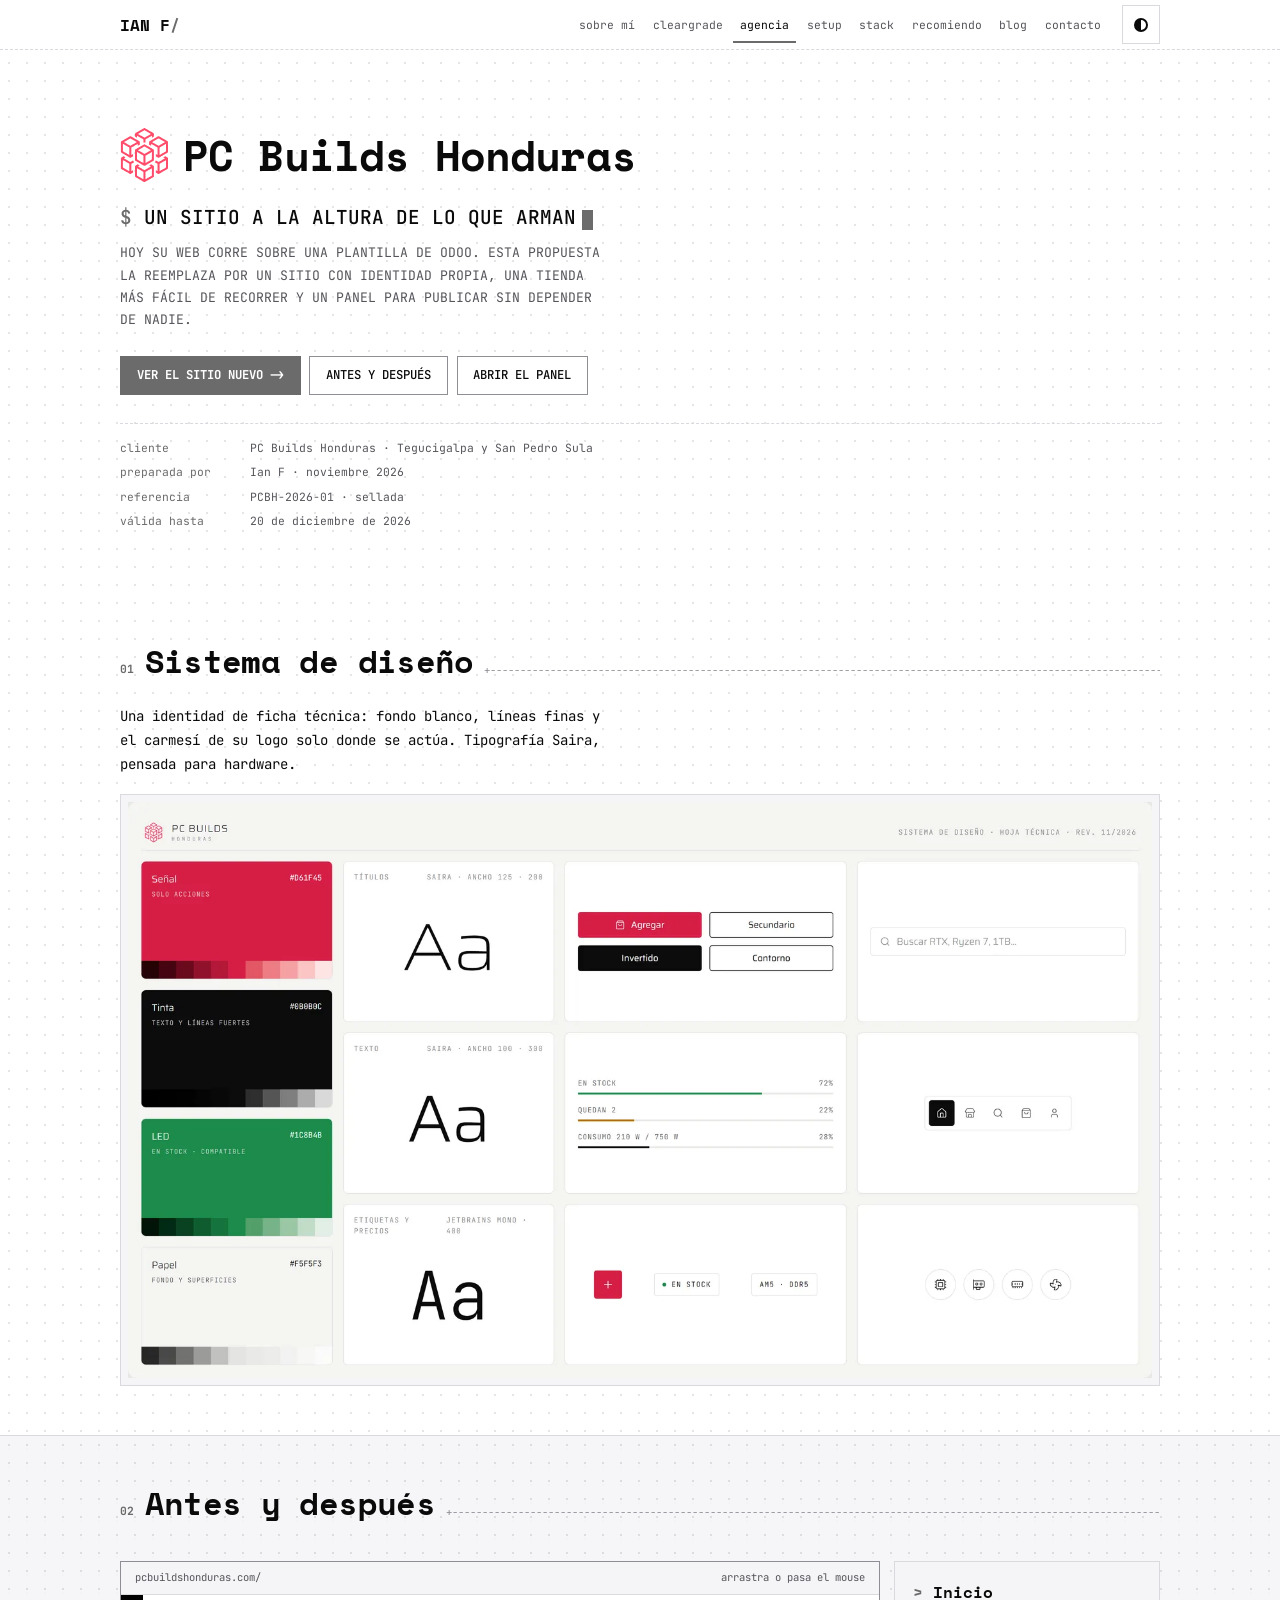
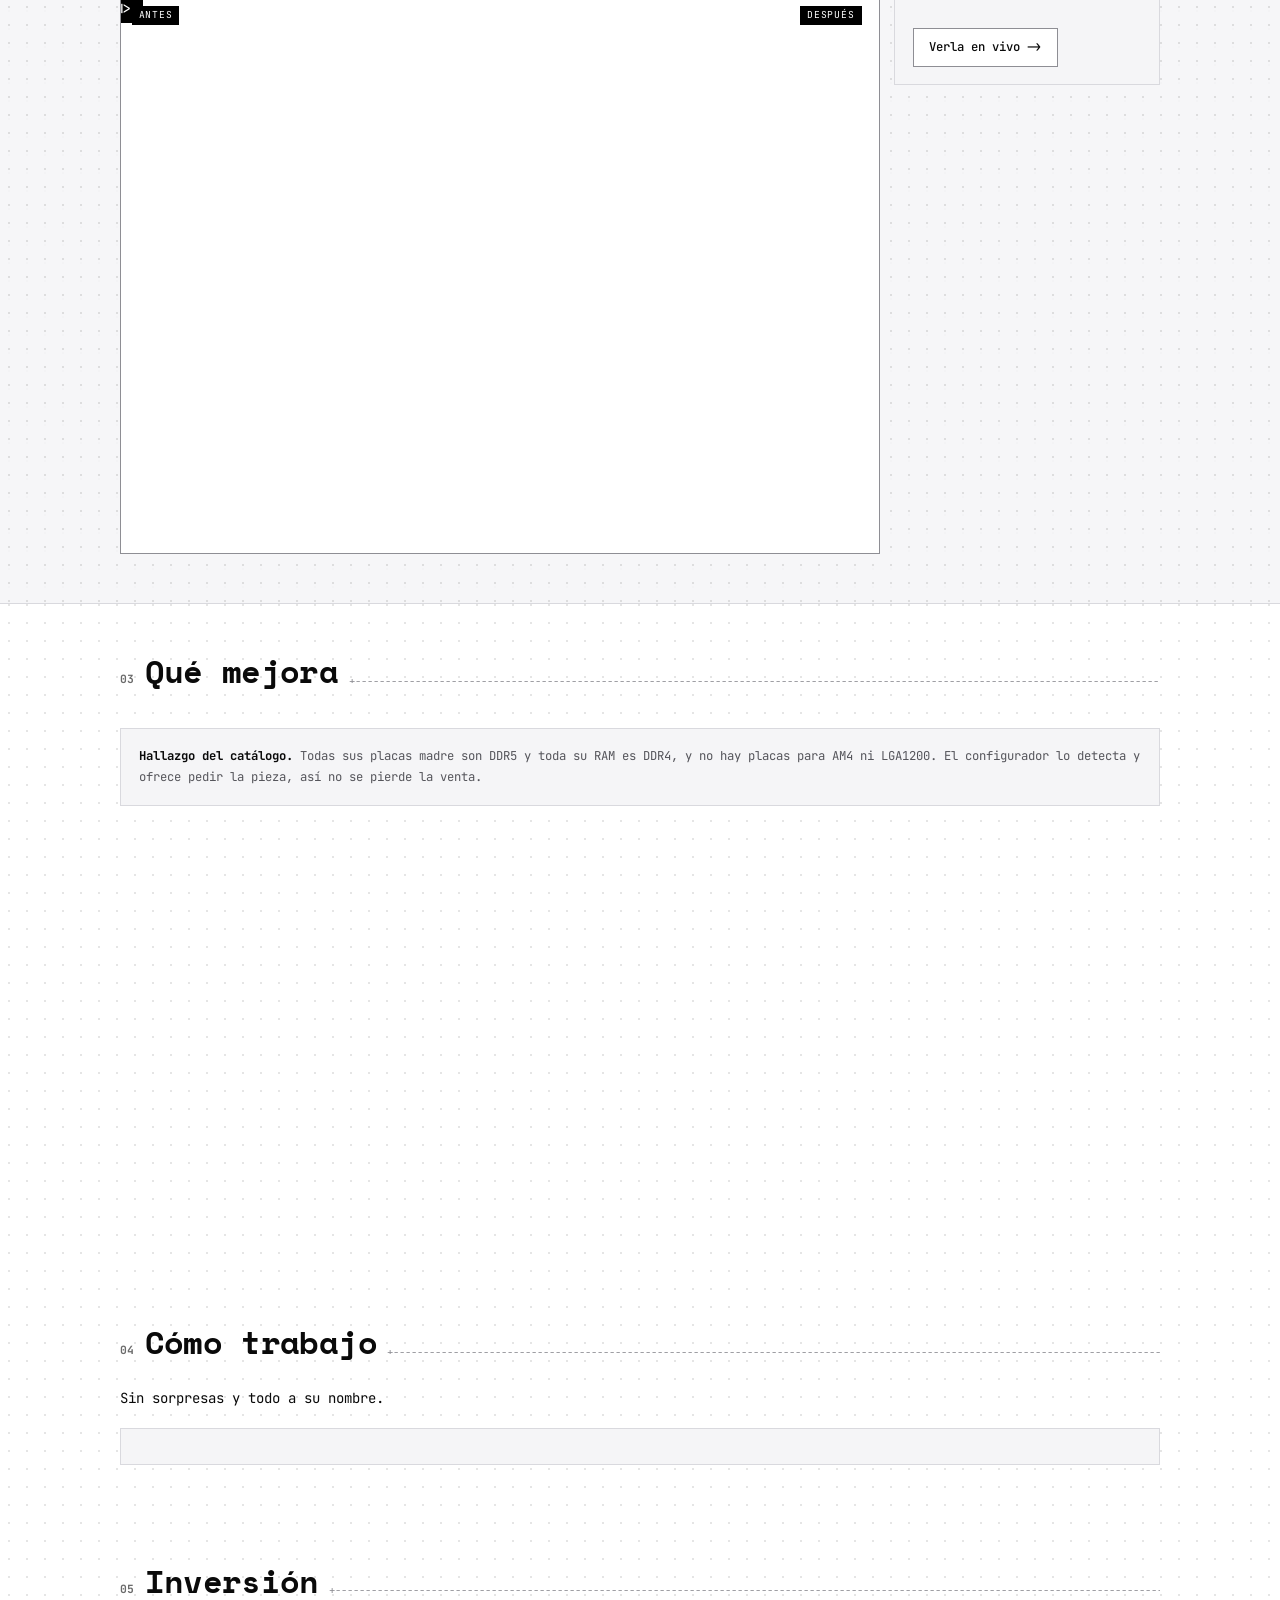
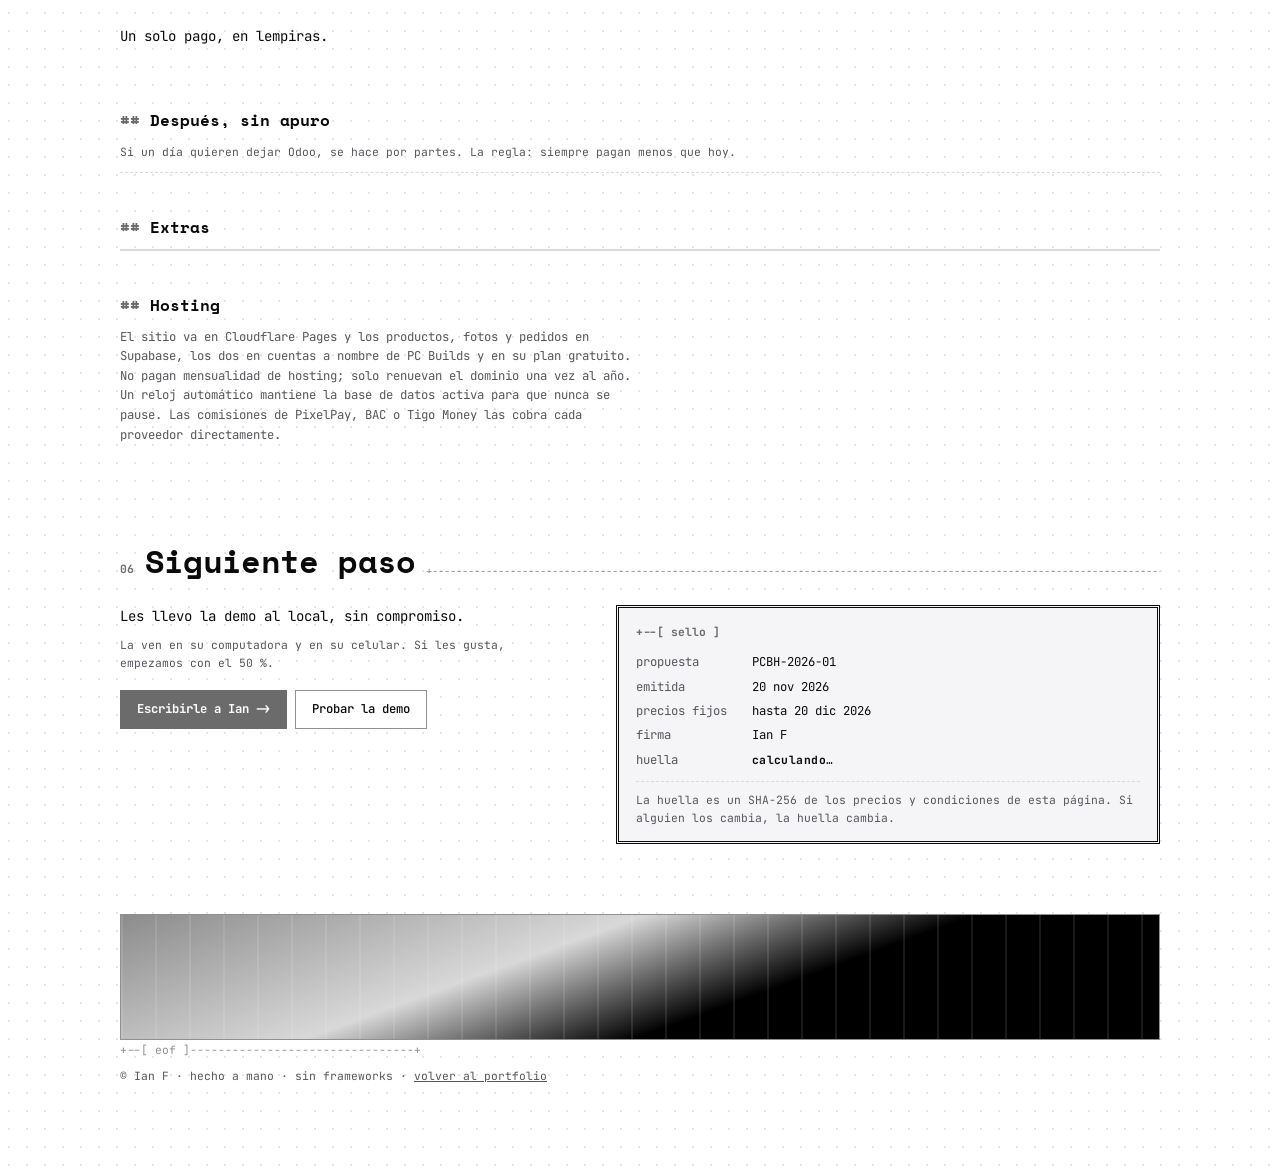
==== commit 850ce5b8: "feat(pcbh): quitar la descarga del código fuente; se entrega al pagar Co-Authored-By: Claude Opus 5." ====
--- a/propuesta/PCBH/index.html
+++ b/propuesta/PCBH/index.html
@@ -117,9 +117,6 @@
       <div class="sec-head"><span class="sec-num" aria-hidden="true">04</span><h2 id="trust-h">Cómo trabajo</h2><span class="ascii-rule" aria-hidden="true"></span></div>
       <p class="lead">Sin sorpresas y todo a su nombre.</p>
       <dl class="panel kv pcbh-trust" id="trust"></dl>
-      <div class="actions">
-        <a class="btn" href="https://pcbuilds-honduras.vercel.app/descargas/pcbuilds-web-codigo.zip" download>Descargar el código fuente (.zip)</a>
-      </div>
     </section>
 
     <section class="section wrap" id="inversion" aria-labelledby="price-h">
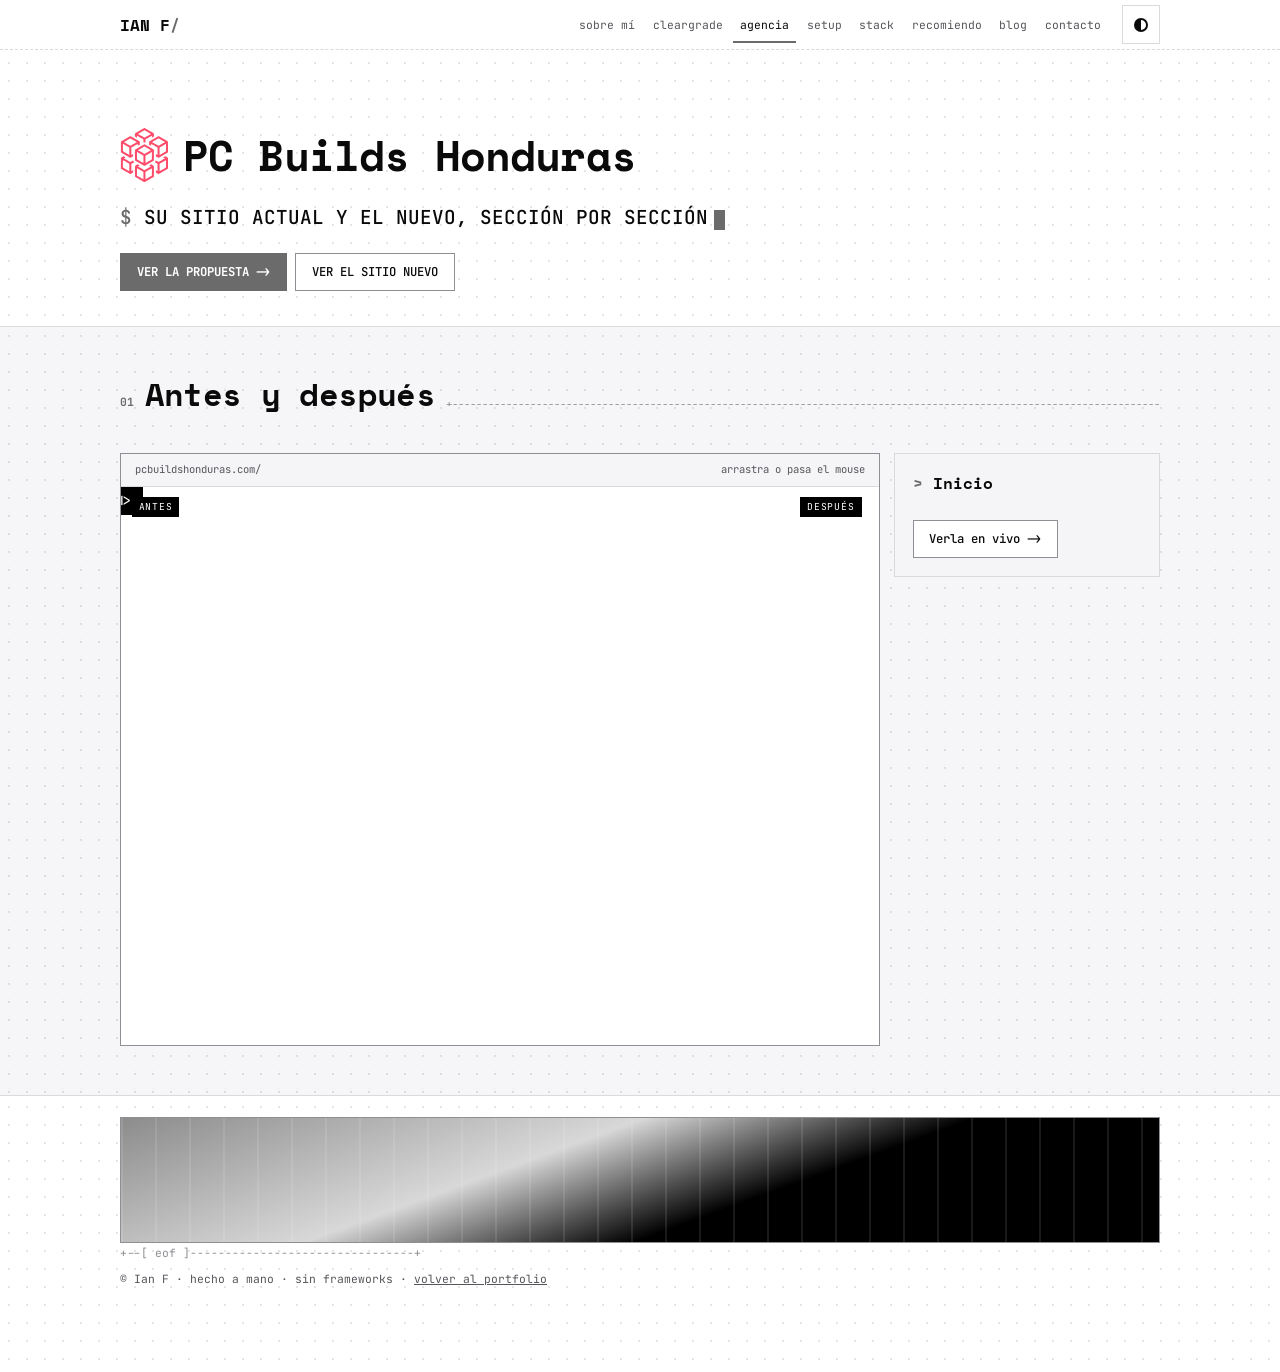
==== commit c85df837: "feat(pcbh): entrada corta con la comparación y dos botones; la propuesta completa pasa a /completa/ " ====
--- a/propuesta/PCBH/index.html
+++ b/propuesta/PCBH/index.html
@@ -3,7 +3,7 @@
 <head>
   <meta charset="utf-8">
   <meta name="viewport" content="width=device-width, initial-scale=1">
-  <title>PC Builds Honduras — Propuesta · Ian F</title>
+  <title>PC Builds Honduras — Antes y después · Ian F</title>
   <meta name="description" content="Propuesta de Ian F para PC Builds Honduras: sitio nuevo, tienda, panel de inventario, antes y después y precios.">
   <meta name="theme-color" content="#000000">
   <meta name="robots" content="noindex">
@@ -49,37 +49,21 @@
   </header>
 
   <main id="main">
-    <section class="hero wrap pcbh-hero" id="top">
+    <section class="hero wrap pcbh-hero pcbh-short" id="top">
       <div class="pcbh-title">
         <img src="/assets/pcbh/pcb-cubes.svg" alt="" width="56" height="56">
         <h1>PC Builds Honduras</h1>
       </div>
-      <p class="hero-tag"><span class="prompt" aria-hidden="true">$</span> <span>Un sitio a la altura de lo que arman</span><span class="caret" aria-hidden="true"></span></p>
-      <p class="hero-sub">Hoy su web corre sobre una plantilla de Odoo. Esta propuesta la reemplaza por un sitio con identidad propia, una tienda más fácil de recorrer y un panel para publicar sin depender de nadie.</p>
+      <p class="hero-tag"><span class="prompt" aria-hidden="true">$</span> <span>Su sitio actual y el nuevo, sección por sección</span><span class="caret" aria-hidden="true"></span></p>
       <div class="actions">
-        <a class="btn btn-primary" href="https://pcbuilds-honduras.vercel.app" target="_blank" rel="noopener">Ver el sitio nuevo -&gt;</a>
-        <a class="btn" href="#antes-despues">Antes y después</a>
-        <a class="btn" href="https://pcbuilds-honduras.vercel.app/admin" target="_blank" rel="noopener">Abrir el panel</a>
+        <a class="btn btn-primary" href="/propuesta/PCBH/completa/">Ver la propuesta -&gt;</a>
+        <a class="btn" href="https://pcbuilds-honduras.vercel.app" target="_blank" rel="noopener">Ver el sitio nuevo</a>
       </div>
-      <dl class="pcbh-meta">
-        <div><dt>cliente</dt><dd>PC Builds Honduras · Tegucigalpa y San Pedro Sula</dd></div>
-        <div><dt>preparada por</dt><dd>Ian F · noviembre 2026</dd></div>
-        <div><dt>referencia</dt><dd>PCBH-2026-01 · sellada</dd></div>
-        <div><dt>válida hasta</dt><dd>20 de diciembre de 2026</dd></div>
-      </dl>
-    </section>
-
-    <section class="section wrap" id="sistema" aria-labelledby="sys-h">
-      <div class="sec-head"><span class="sec-num" aria-hidden="true">01</span><h2 id="sys-h">Sistema de diseño</h2><span class="ascii-rule" aria-hidden="true"></span></div>
-      <p class="lead">Una identidad de ficha técnica: fondo blanco, líneas finas y el carmesí de su logo solo donde se actúa. Tipografía Saira, pensada para hardware.</p>
-      <a class="panel pcbh-board" href="/assets/pcbh/sistema-de-diseno.webp" target="_blank" rel="noopener">
-        <img src="/assets/pcbh/sistema-de-diseno.webp" alt="Sistema de diseño de PC Builds: colores, tipografías, botones, iconos y componentes" width="1600" height="900" loading="lazy" decoding="async">
-      </a>
     </section>
 
     <section class="section core" id="antes-despues" aria-labelledby="ba-h">
       <div class="wrap">
-        <div class="sec-head"><span class="sec-num" aria-hidden="true">02</span><h2 id="ba-h">Antes y después</h2><span class="ascii-rule" aria-hidden="true"></span></div>
+        <div class="sec-head"><span class="sec-num" aria-hidden="true">01</span><h2 id="ba-h">Antes y después</h2><span class="ascii-rule" aria-hidden="true"></span></div>
         <div class="post-filters pcbh-tabs" role="tablist" aria-label="Sección" id="baTabs"></div>
         <div class="pcbh-ba">
           <div class="terminal">
@@ -104,58 +88,6 @@
         </div>
       </div>
     </section>
-
-    <section class="section wrap" id="mejoras" aria-labelledby="imp-h">
-      <div class="sec-head"><span class="sec-num" aria-hidden="true">03</span><h2 id="imp-h">Qué mejora</h2><span class="ascii-rule" aria-hidden="true"></span></div>
-      <ul class="cards cards-3" id="improvements"></ul>
-      <p class="panel pcbh-finding"><b>Hallazgo del catálogo.</b> Todas sus placas madre son DDR5 y toda su RAM es DDR4, y no hay placas para AM4 ni LGA1200. El configurador lo detecta y ofrece pedir la pieza, así no se pierde la venta.</p>
-    </section>
-
-    <div class="flower-sep" data-flower="cube" data-side="right" aria-hidden="true"></div>
-
-    <section class="section wrap" id="confianza" aria-labelledby="trust-h">
-      <div class="sec-head"><span class="sec-num" aria-hidden="true">04</span><h2 id="trust-h">Cómo trabajo</h2><span class="ascii-rule" aria-hidden="true"></span></div>
-      <p class="lead">Sin sorpresas y todo a su nombre.</p>
-      <dl class="panel kv pcbh-trust" id="trust"></dl>
-    </section>
-
-    <section class="section wrap" id="inversion" aria-labelledby="price-h">
-      <div class="sec-head"><span class="sec-num" aria-hidden="true">05</span><h2 id="price-h">Inversión</h2><span class="ascii-rule" aria-hidden="true"></span></div>
-      <p class="lead">Un solo pago, en lempiras.</p>
-      <ul class="cards pcbh-plans" id="plans"></ul>
-      <h3 class="sub-h">Después, sin apuro</h3>
-      <p class="note pcbh-phases-note">Si un día quieren dejar Odoo, se hace por partes. La regla: siempre pagan menos que hoy.</p>
-      <ol class="pcbh-phases" id="phases"></ol>
-      <h3 class="sub-h">Extras</h3>
-      <ul class="stats pcbh-extras" id="extras"></ul>
-      <h3 class="sub-h">Hosting</h3>
-      <p class="prose note pcbh-hosting">El sitio va en Cloudflare Pages y los productos, fotos y pedidos en Supabase, los dos en cuentas a nombre de PC Builds y en su plan gratuito. No pagan mensualidad de hosting; solo renuevan el dominio una vez al año. Un reloj automático mantiene la base de datos activa para que nunca se pause. Las comisiones de PixelPay, BAC o Tigo Money las cobra cada proveedor directamente.</p>
-    </section>
-
-    <section class="section wrap" id="siguiente" aria-labelledby="next-h">
-      <div class="sec-head"><span class="sec-num" aria-hidden="true">06</span><h2 id="next-h">Siguiente paso</h2><span class="ascii-rule" aria-hidden="true"></span></div>
-      <div class="contact">
-        <div>
-          <p class="lead">Les llevo la demo al local, sin compromiso.</p>
-          <p class="note pcbh-next-note">La ven en su computadora y en su celular. Si les gusta, empezamos con el 50 %.</p>
-          <div class="actions">
-            <a class="btn btn-primary" id="mailLink" href="mailto:ian.sflores12@gmail.com?subject=Propuesta%20sitio%20PC%20Builds">Escribirle a Ian -&gt;</a>
-            <a class="btn" href="https://pcbuilds-honduras.vercel.app" target="_blank" rel="noopener">Probar la demo</a>
-          </div>
-        </div>
-        <figure class="pcbh-seal" aria-label="Sello de la propuesta">
-          <figcaption>+--[ sello ]</figcaption>
-          <dl>
-            <div><dt>propuesta</dt><dd>PCBH-2026-01</dd></div>
-            <div><dt>emitida</dt><dd>20 nov 2026</dd></div>
-            <div><dt>precios fijos</dt><dd>hasta 20 dic 2026</dd></div>
-            <div><dt>firma</dt><dd>Ian F</dd></div>
-            <div><dt>huella</dt><dd><code id="sealHash">calculando…</code></dd></div>
-          </dl>
-          <p class="note">La huella es un SHA-256 de los precios y condiciones de esta página. Si alguien los cambia, la huella cambia.</p>
-        </figure>
-      </div>
-    </section>
   </main>
 
   <footer class="footer wrap">
--- a/css/styles.css
+++ b/css/styles.css
@@ -498,3 +498,5 @@
 .pcbh-phases b { color: var(--accent); font-weight: 700; }
 .pcbh-phases span { color: var(--muted); }
 @media (min-width: 720px) { .pcbh-phases li { grid-template-columns: 10rem minmax(0, 1fr) 16rem; } .pcbh-phases strong { text-align: right; } }
+.pcbh-short { padding-bottom: clamp(1.5rem, 4vw, 2.5rem); }
+.pcbh-short .actions { margin-top: 1.5rem; }
